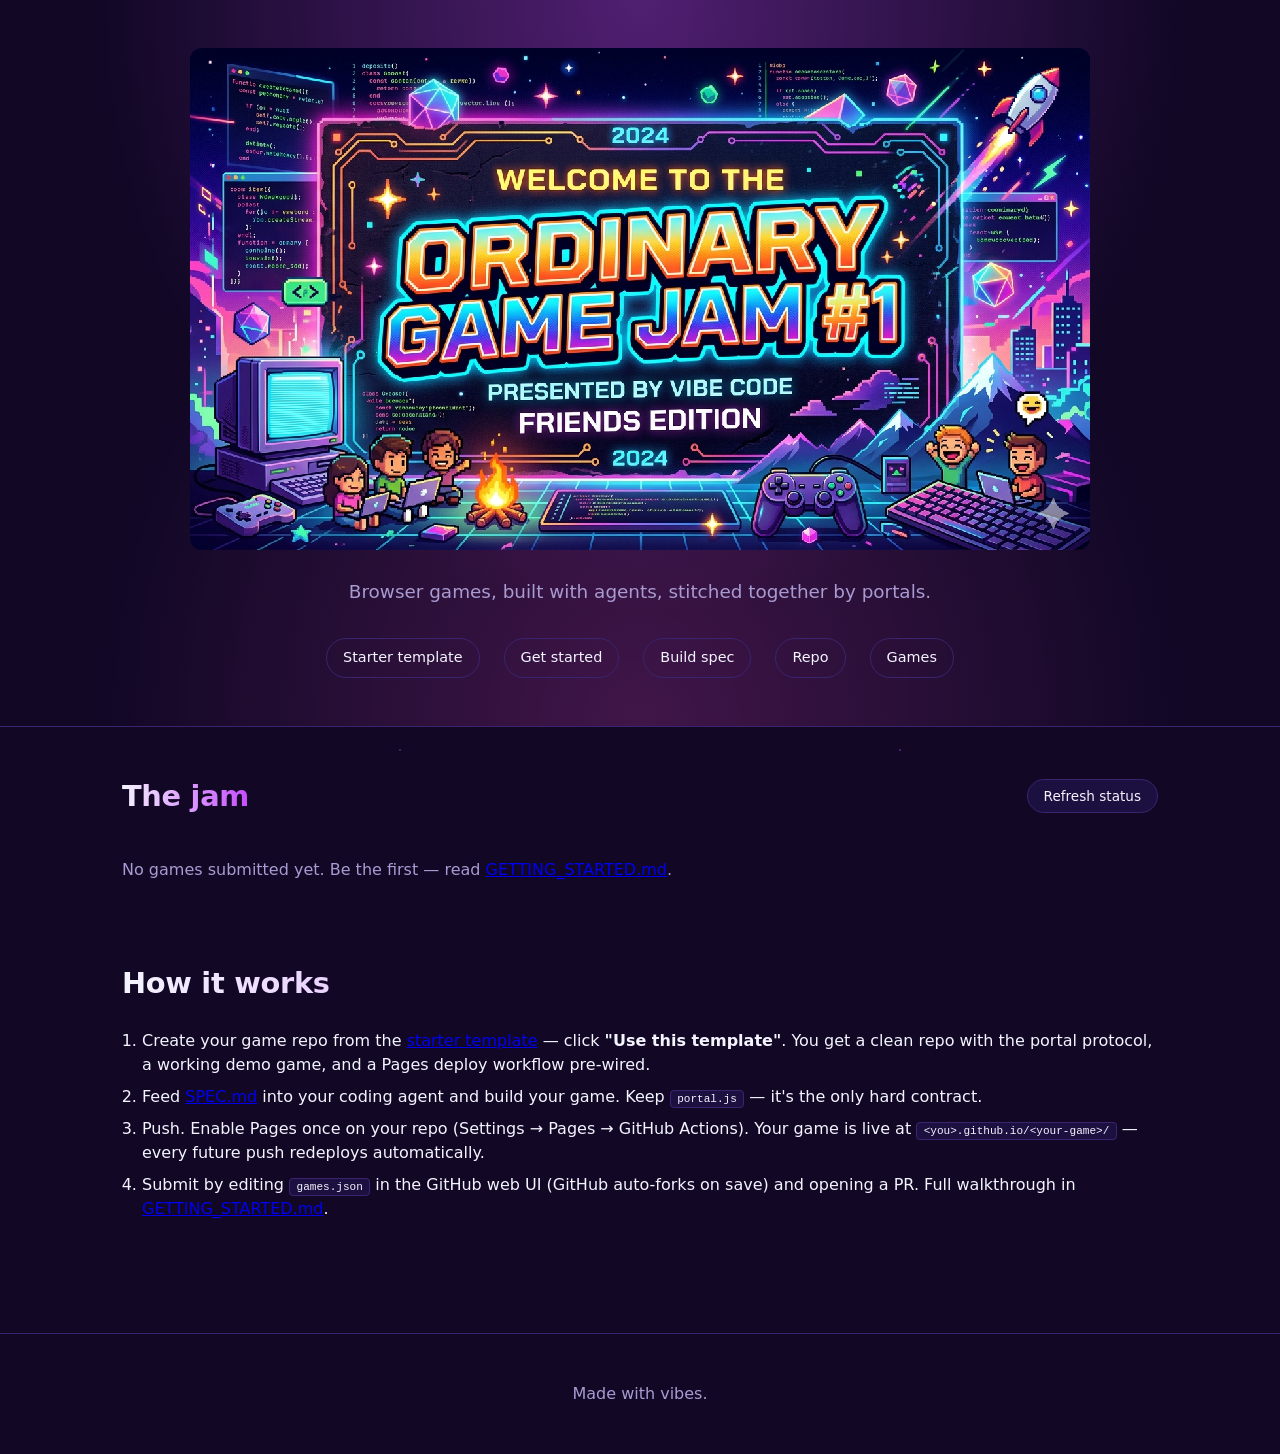
==== index.html @ f10cde17 "Switch onboarding to separate-game-repo model via starter template The previous fork-based model had" ====
<!doctype html>
<html lang="en">
<head>
<meta charset="utf-8" />
<meta name="viewport" content="width=device-width, initial-scale=1" />
<title>Ordinary Game Jam #1</title>
<link rel="stylesheet" href="style.css" />
</head>
<body>
<header class="hero">
  <img class="banner" src="banner.png" alt="Welcome to the Ordinary Game Jam #1 — Presented by Vibe Code, Friends Edition" />
  <h1 class="sr-only">Ordinary Game Jam #1</h1>
  <p class="tagline">Browser games, built with agents, stitched together by portals.</p>
  <nav>
    <a href="https://github.com/CallumHYoung/gamejam-starter">Starter template</a>
    <a href="https://github.com/CallumHYoung/gamejam/blob/main/GETTING_STARTED.md">Get started</a>
    <a href="https://github.com/CallumHYoung/gamejam/blob/main/SPEC.md">Build spec</a>
    <a href="https://github.com/CallumHYoung/gamejam">Repo</a>
    <a href="#games">Games</a>
  </nav>
</header>

<main>
  <section id="games">
    <div class="section-head">
      <h2>The jam</h2>
      <button id="refresh-status" type="button" title="Refresh live status from GitHub">Refresh status</button>
    </div>
    <div id="grid" class="grid">Loading games…</div>
  </section>

  <section id="how">
    <h2>How it works</h2>
    <ol>
      <li>Create your game repo from the <a href="https://github.com/CallumHYoung/gamejam-starter">starter template</a> — click <strong>"Use this template"</strong>. You get a clean repo with the portal protocol, a working demo game, and a Pages deploy workflow pre-wired.</li>
      <li>Feed <a href="https://github.com/CallumHYoung/gamejam/blob/main/SPEC.md">SPEC.md</a> into your coding agent and build your game. Keep <code>portal.js</code> — it's the only hard contract.</li>
      <li>Push. Enable Pages once on your repo (Settings → Pages → GitHub Actions). Your game is live at <code>&lt;you&gt;.github.io/&lt;your-game&gt;/</code> — every future push redeploys automatically.</li>
      <li>Submit by editing <code>games.json</code> in the GitHub web UI (GitHub auto-forks on save) and opening a PR. Full walkthrough in <a href="https://github.com/CallumHYoung/gamejam/blob/main/GETTING_STARTED.md">GETTING_STARTED.md</a>.</li>
    </ol>
  </section>
</main>

<footer>
  <p>Made with vibes.</p>
</footer>

<script src="app.js"></script>
<script src="fx.js" defer></script>
</body>
</html>
---- style.css ----
:root {
  --bg: #120826;
  --fg: #f4f4ff;
  --muted: #a89bd1;
  --accent: #c64bff;
  --accent2: #ff4fd8;
  --card: #1c1040;
  --border: #3a2470;
}

.sr-only {
  position: absolute;
  width: 1px;
  height: 1px;
  padding: 0;
  margin: -1px;
  overflow: hidden;
  clip: rect(0,0,0,0);
  border: 0;
}

* { box-sizing: border-box; }

html, body {
  margin: 0;
  padding: 0;
  background: var(--bg);
  color: var(--fg);
  font-family: ui-sans-serif, system-ui, -apple-system, "Segoe UI", sans-serif;
  line-height: 1.5;
  overflow-x: hidden;
}

body { position: relative; }

body::before {
  content: '';
  position: fixed;
  inset: 0;
  background-image:
    radial-gradient(1px 1px at 20% 30%, white, transparent 60%),
    radial-gradient(1px 1px at 40% 70%, rgba(255,255,255,0.8), transparent 60%),
    radial-gradient(1px 1px at 60% 10%, rgba(255,255,255,0.7), transparent 60%),
    radial-gradient(2px 2px at 80% 50%, #c64bff, transparent 60%),
    radial-gradient(1px 1px at 10% 80%, #ff4fd8, transparent 60%),
    radial-gradient(1px 1px at 30% 50%, white, transparent 60%),
    radial-gradient(2px 2px at 90% 90%, white, transparent 60%),
    radial-gradient(1px 1px at 70% 20%, #4ff0ff, transparent 60%),
    radial-gradient(1px 1px at 50% 85%, #ffd84f, transparent 60%);
  background-size: 500px 500px;
  background-repeat: repeat;
  animation: star-drift 90s linear infinite, star-twinkle 4s ease-in-out infinite;
  pointer-events: none;
  z-index: 0;
  opacity: 0.75;
}

@keyframes star-drift {
  from { background-position: 0 0; }
  to   { background-position: -500px -500px; }
}

@keyframes star-twinkle {
  0%, 100% { opacity: 0.55; }
  50%      { opacity: 0.95; }
}

.hero, main, footer { position: relative; z-index: 1; }

#fx-layer {
  position: fixed;
  inset: 0;
  pointer-events: none;
  overflow: hidden;
  z-index: 2;
}

.confetti {
  position: absolute;
  bottom: -30px;
  width: var(--size, 10px);
  height: var(--size, 10px);
  animation-name: rise;
  animation-timing-function: linear;
  animation-iteration-count: infinite;
  box-shadow: 0 0 8px currentColor, 0 0 2px rgba(255,255,255,0.6) inset;
  opacity: 0;
}

.confetti.circle { border-radius: 50%; }

@keyframes rise {
  0%   { transform: translate3d(0, 0, 0) rotate(0deg); opacity: 0; }
  8%   { opacity: 1; }
  92%  { opacity: 1; }
  100% { transform: translate3d(var(--drift, 0), -110vh, 0) rotate(720deg); opacity: 0; }
}

.rocket {
  position: absolute;
  left: -120px;
  font-size: 2.4rem;
  filter:
    drop-shadow(0 0 14px #ff4fd8)
    drop-shadow(0 0 6px #c64bff)
    drop-shadow(0 0 2px #fff);
  animation-name: rocket-fly;
  animation-timing-function: linear;
  animation-fill-mode: forwards;
  transform: rotate(-20deg);
  will-change: transform, left;
}

@keyframes rocket-fly {
  0%   { left: -120px; transform: translateY(60px) rotate(-20deg); }
  100% { left: calc(100vw + 120px); transform: translateY(-160px) rotate(-20deg); }
}

.sparkle {
  position: absolute;
  width: 4px;
  height: 4px;
  background: white;
  border-radius: 50%;
  box-shadow: 0 0 10px 2px white, 0 0 20px 4px #c64bff;
  animation: sparkle-pop 1.6s ease-out forwards;
  opacity: 0;
}

@keyframes sparkle-pop {
  0%   { transform: scale(0); opacity: 0; }
  30%  { transform: scale(1.4); opacity: 1; }
  100% { transform: scale(0); opacity: 0; }
}

.hero {
  padding: 3rem 2rem 3rem;
  text-align: center;
  background:
    radial-gradient(ellipse at top, rgba(198,75,255,0.35), transparent 60%),
    radial-gradient(ellipse at bottom, rgba(255,79,216,0.2), transparent 60%);
  border-bottom: 1px solid var(--border);
}

.hero .banner {
  display: block;
  max-width: min(900px, 92vw);
  width: 100%;
  height: auto;
  margin: 0 auto 1.75rem;
  image-rendering: pixelated;
  image-rendering: -moz-crisp-edges;
  border-radius: 12px;
  animation: banner-bob 5.5s ease-in-out infinite, banner-glow 3.2s ease-in-out infinite;
}

@keyframes banner-bob {
  0%, 100% { transform: translateY(0); }
  50%      { transform: translateY(-8px); }
}

@keyframes banner-glow {
  0%, 100% {
    box-shadow:
      0 0 0 1px var(--border),
      0 20px 60px -20px rgba(198, 75, 255, 0.55),
      0 0 80px -20px rgba(255, 79, 216, 0.4);
  }
  50% {
    box-shadow:
      0 0 0 2px var(--accent),
      0 28px 90px -20px rgba(198, 75, 255, 0.95),
      0 0 140px -10px rgba(255, 79, 216, 0.75);
  }
}

.hero .tagline {
  animation: tagline-pulse 4s ease-in-out infinite;
}

@keyframes tagline-pulse {
  0%, 100% { text-shadow: 0 0 0 transparent; }
  50%      { text-shadow: 0 0 18px rgba(198, 75, 255, 0.8); }
}

.tagline {
  color: var(--muted);
  font-size: 1.15rem;
  margin: 0 0 2rem;
}

nav {
  display: flex;
  gap: 1.5rem;
  justify-content: center;
  flex-wrap: wrap;
}

nav a {
  color: var(--fg);
  text-decoration: none;
  padding: 0.5rem 1rem;
  border: 1px solid var(--border);
  border-radius: 999px;
  font-size: 0.9rem;
  transition: border-color 0.2s, color 0.2s;
}

nav a:hover {
  border-color: var(--accent);
  color: var(--accent);
  box-shadow: 0 0 20px rgba(198, 75, 255, 0.6);
  transform: translateY(-2px);
}

nav a { transition: border-color 0.2s, color 0.2s, box-shadow 0.2s, transform 0.2s; }

main {
  max-width: 1100px;
  margin: 0 auto;
  padding: 3rem 2rem;
}

section {
  margin-bottom: 4rem;
}

h2 {
  font-size: 1.8rem;
  margin: 0 0 1.5rem;
  letter-spacing: -0.01em;
  background: linear-gradient(90deg, var(--fg), var(--accent), var(--accent2), var(--fg));
  background-size: 300% 100%;
  -webkit-background-clip: text;
  background-clip: text;
  color: transparent;
  animation: h2-shimmer 8s linear infinite;
}

.section-head {
  display: flex;
  align-items: center;
  justify-content: space-between;
  gap: 1rem;
  flex-wrap: wrap;
  margin-bottom: 1.5rem;
}

.section-head h2 { margin-bottom: 0; }

#refresh-status {
  background: var(--card);
  color: var(--fg);
  border: 1px solid var(--border);
  border-radius: 999px;
  padding: 0.5rem 1rem;
  font-size: 0.85rem;
  font-family: inherit;
  cursor: pointer;
  transition: border-color 0.2s, color 0.2s, box-shadow 0.2s;
}

#refresh-status:hover:not(:disabled) {
  border-color: var(--accent);
  color: var(--accent);
  box-shadow: 0 0 20px rgba(198, 75, 255, 0.4);
}

#refresh-status:disabled {
  opacity: 0.6;
  cursor: wait;
}

@keyframes h2-shimmer {
  0%   { background-position: 0% 50%; }
  100% { background-position: 300% 50%; }
}

.grid {
  display: grid;
  grid-template-columns: repeat(auto-fill, minmax(260px, 1fr));
  gap: 1.25rem;
}

.card {
  background: var(--card);
  border: 1px solid var(--border);
  border-radius: 14px;
  overflow: hidden;
  display: flex;
  flex-direction: column;
  text-decoration: none;
  color: inherit;
  transition: transform 0.2s, border-color 0.2s;
}

.card:hover {
  transform: translateY(-5px) rotate(-0.3deg);
  border-color: var(--accent);
  box-shadow: 0 18px 40px -15px rgba(198, 75, 255, 0.6);
}

.card .thumb {
  aspect-ratio: 16 / 10;
  background: #1e1e36 center/cover no-repeat;
  border-bottom: 1px solid var(--border);
}

.card .body {
  padding: 1rem 1.1rem 1.2rem;
}

.card h3 {
  margin: 0 0 0.25rem;
  font-size: 1.1rem;
}

.card .author {
  color: var(--muted);
  font-size: 0.85rem;
  margin: 0 0 0.6rem;
}

.card .desc {
  color: var(--fg);
  font-size: 0.9rem;
  margin: 0 0 0.8rem;
  opacity: 0.85;
}

.card .tags {
  display: flex;
  flex-wrap: wrap;
  gap: 0.35rem;
}

.card .tag {
  font-size: 0.7rem;
  padding: 0.15rem 0.55rem;
  border: 1px solid var(--border);
  border-radius: 999px;
  color: var(--muted);
}

.card .badge {
  position: absolute;
  top: 0.6rem;
  right: 0.6rem;
  font-size: 0.7rem;
  padding: 0.2rem 0.55rem;
  border-radius: 999px;
  background: rgba(0,0,0,0.5);
  color: var(--accent2);
  border: 1px solid var(--border);
}

.card .badge-mp {
  top: auto;
  bottom: 0.6rem;
  right: 0.6rem;
  color: #4fff9e;
  border-color: #4fff9e;
  background: rgba(0,0,0,0.6);
}

.card .badge-status {
  top: 0.6rem;
  right: auto;
  left: 0.6rem;
}

.card .badge-status-wip {
  color: #ffd84f;
  border-color: #ffd84f;
}

.card .badge-status-ready {
  color: #4fff9e;
  border-color: #4fff9e;
}

.card .status {
  display: flex;
  align-items: center;
  gap: 0.55rem;
  margin-top: 0.85rem;
  padding-top: 0.85rem;
  border-top: 1px solid var(--border);
  font-size: 0.72rem;
  color: var(--muted);
  flex-wrap: wrap;
  min-height: 1.2em;
}

.status-loading {
  opacity: 0.6;
  font-style: italic;
}

.status-commit {
  opacity: 0.85;
}

.status-deploy {
  display: inline-flex;
  align-items: center;
  gap: 0.35rem;
  padding: 0.15rem 0.55rem;
  border-radius: 999px;
  border: 1px solid var(--border);
  text-decoration: none;
  color: var(--muted);
}

.status-deploy::before {
  content: '';
  width: 6px;
  height: 6px;
  border-radius: 50%;
  background: var(--muted);
}

.status-deploy.status-success { color: #4fff9e; border-color: rgba(79,255,158,0.6); }
.status-deploy.status-success::before { background: #4fff9e; box-shadow: 0 0 6px #4fff9e; }

.status-deploy.status-failure { color: #ff6b6b; border-color: rgba(255,107,107,0.6); }
.status-deploy.status-failure::before { background: #ff6b6b; box-shadow: 0 0 6px #ff6b6b; }

.status-deploy.status-cancelled,
.status-deploy.status-skipped { color: var(--muted); }

.status-deploy.status-in_progress,
.status-deploy.status-queued,
.status-deploy.status-waiting {
  color: #ffd84f;
  border-color: rgba(255,216,79,0.6);
}

.status-deploy.status-in_progress::before,
.status-deploy.status-queued::before,
.status-deploy.status-waiting::before {
  background: #ffd84f;
  box-shadow: 0 0 6px #ffd84f;
  animation: status-pulse 1.4s ease-in-out infinite;
}

@keyframes status-pulse {
  0%, 100% { opacity: 0.4; }
  50%      { opacity: 1; }
}

.empty {
  color: var(--muted);
  grid-column: 1 / -1;
}

.card .thumb-wrap { position: relative; }

ol { padding-left: 1.25rem; }
ol li { margin-bottom: 0.5rem; }

code {
  background: var(--card);
  padding: 0.1rem 0.4rem;
  border-radius: 4px;
  border: 1px solid var(--border);
  font-size: 0.85em;
}

footer {
  text-align: center;
  padding: 2rem;
  color: var(--muted);
  border-top: 1px solid var(--border);
}

@media (prefers-reduced-motion: reduce) {
  body::before,
  .hero .banner,
  .hero .tagline,
  h2,
  .confetti,
  .rocket,
  .sparkle { animation: none !important; }
}
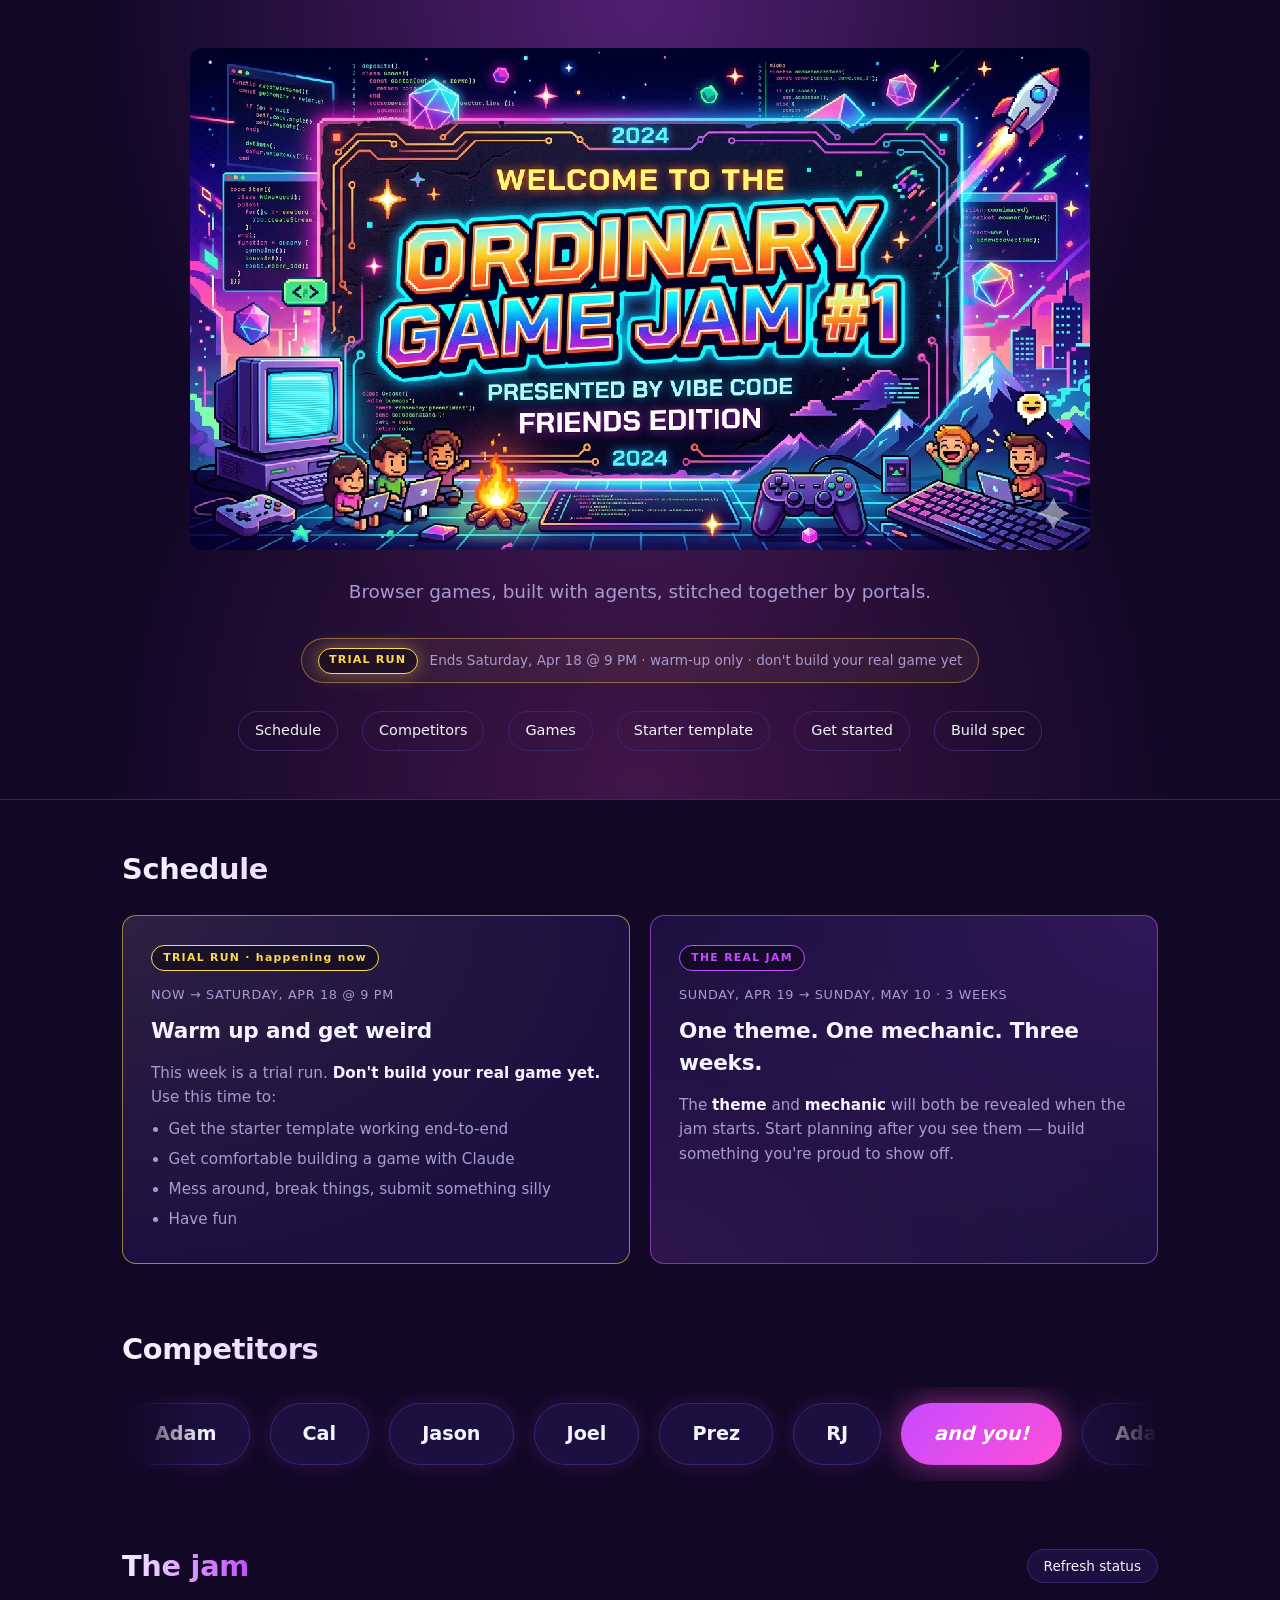
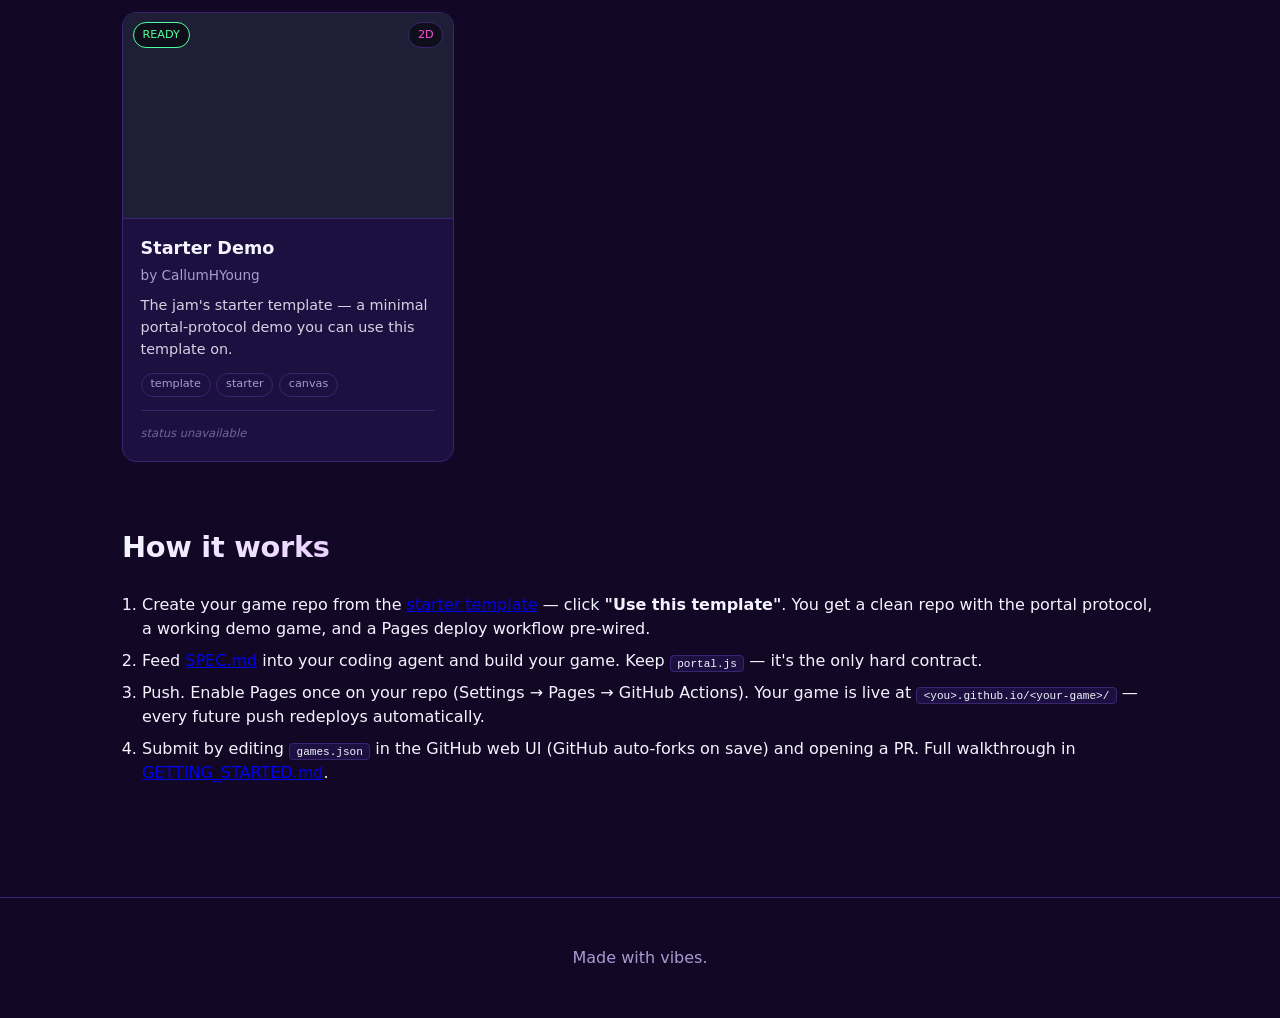
==== commit cbe46ea0: "Add jam schedule, trial-run banner, and competitors marquee Adds the two-phase timeline (trial run e" ====
--- a/index.html
+++ b/index.html
@@ -11,16 +11,67 @@
   <img class="banner" src="banner.png" alt="Welcome to the Ordinary Game Jam #1 — Presented by Vibe Code, Friends Edition" />
   <h1 class="sr-only">Ordinary Game Jam #1</h1>
   <p class="tagline">Browser games, built with agents, stitched together by portals.</p>
+  <div class="hero-status">
+    <span class="phase-badge phase-trial-badge">TRIAL RUN</span>
+    <span class="phase-msg">Ends Saturday, Apr 18 @ 9 PM · warm-up only · don't build your real game yet</span>
+  </div>
   <nav>
+    <a href="#schedule">Schedule</a>
+    <a href="#competitors">Competitors</a>
+    <a href="#games">Games</a>
     <a href="https://github.com/CallumHYoung/gamejam-starter">Starter template</a>
     <a href="https://github.com/CallumHYoung/gamejam/blob/main/GETTING_STARTED.md">Get started</a>
     <a href="https://github.com/CallumHYoung/gamejam/blob/main/SPEC.md">Build spec</a>
-    <a href="https://github.com/CallumHYoung/gamejam">Repo</a>
-    <a href="#games">Games</a>
   </nav>
 </header>
 
 <main>
+  <section id="schedule">
+    <h2>Schedule</h2>
+    <div class="timeline">
+      <div class="timeline-phase timeline-trial">
+        <div class="phase-tag">TRIAL RUN · happening now</div>
+        <div class="phase-dates">Now → Saturday, Apr 18 @ 9 PM</div>
+        <h3>Warm up and get weird</h3>
+        <p>This week is a trial run. <strong>Don't build your real game yet.</strong> Use this time to:</p>
+        <ul>
+          <li>Get the starter template working end-to-end</li>
+          <li>Get comfortable building a game with Claude</li>
+          <li>Mess around, break things, submit something silly</li>
+          <li>Have fun</li>
+        </ul>
+      </div>
+      <div class="timeline-phase timeline-real">
+        <div class="phase-tag">THE REAL JAM</div>
+        <div class="phase-dates">Sunday, Apr 19 → Sunday, May 10 · 3 weeks</div>
+        <h3>One theme. One mechanic. Three weeks.</h3>
+        <p>The <strong>theme</strong> and <strong>mechanic</strong> will both be revealed when the jam starts. Start planning after you see them — build something you're proud to show off.</p>
+      </div>
+    </div>
+  </section>
+
+  <section id="competitors">
+    <h2>Competitors</h2>
+    <div class="competitors-marquee" aria-label="List of trial-run competitors">
+      <div class="competitors-track">
+        <div class="competitor">Adam</div>
+        <div class="competitor">Cal</div>
+        <div class="competitor">Jason</div>
+        <div class="competitor">Joel</div>
+        <div class="competitor">Prez</div>
+        <div class="competitor">RJ</div>
+        <div class="competitor competitor-cta">and&nbsp;you!</div>
+        <div class="competitor" aria-hidden="true">Adam</div>
+        <div class="competitor" aria-hidden="true">Cal</div>
+        <div class="competitor" aria-hidden="true">Jason</div>
+        <div class="competitor" aria-hidden="true">Joel</div>
+        <div class="competitor" aria-hidden="true">Prez</div>
+        <div class="competitor" aria-hidden="true">RJ</div>
+        <div class="competitor competitor-cta" aria-hidden="true">and&nbsp;you!</div>
+      </div>
+    </div>
+  </section>
+
   <section id="games">
     <div class="section-head">
       <h2>The jam</h2>
--- a/style.css
+++ b/style.css
@@ -183,6 +183,41 @@
   50%      { text-shadow: 0 0 18px rgba(198, 75, 255, 0.8); }
 }
 
+.hero-status {
+  display: inline-flex;
+  align-items: center;
+  gap: 0.75rem;
+  flex-wrap: wrap;
+  justify-content: center;
+  max-width: 760px;
+  margin: 0 auto 1.75rem;
+  padding: 0.55rem 1rem;
+  border: 1px solid rgba(255, 216, 79, 0.4);
+  border-radius: 999px;
+  background: rgba(255, 216, 79, 0.06);
+}
+
+.phase-badge {
+  font-size: 0.7rem;
+  font-weight: 700;
+  letter-spacing: 0.1em;
+  padding: 0.22rem 0.65rem;
+  border-radius: 999px;
+  background: rgba(0,0,0,0.35);
+  border: 1px solid currentColor;
+  white-space: nowrap;
+}
+
+.phase-trial-badge {
+  color: #ffd84f;
+  box-shadow: 0 0 18px rgba(255, 216, 79, 0.4);
+}
+
+.phase-msg {
+  color: var(--muted);
+  font-size: 0.85rem;
+}
+
 .tagline {
   color: var(--muted);
   font-size: 1.15rem;
@@ -248,6 +283,157 @@
 
 .section-head h2 { margin-bottom: 0; }
 
+/* ---------- Schedule ---------- */
+
+.timeline {
+  display: grid;
+  grid-template-columns: 1fr 1fr;
+  gap: 1.25rem;
+}
+
+@media (max-width: 780px) {
+  .timeline { grid-template-columns: 1fr; }
+}
+
+.timeline-phase {
+  padding: 1.75rem 1.75rem 1.5rem;
+  border: 1px solid var(--border);
+  border-radius: 14px;
+  background: var(--card);
+  position: relative;
+  overflow: hidden;
+}
+
+.timeline-trial {
+  border-color: rgba(255, 216, 79, 0.55);
+  background:
+    radial-gradient(ellipse at top left, rgba(255,216,79,0.08), transparent 70%),
+    var(--card);
+}
+
+.timeline-real {
+  border-color: rgba(198, 75, 255, 0.6);
+  background:
+    radial-gradient(ellipse at top right, rgba(198,75,255,0.12), transparent 70%),
+    radial-gradient(ellipse at bottom left, rgba(255,79,216,0.08), transparent 70%),
+    var(--card);
+}
+
+.timeline-phase .phase-tag {
+  display: inline-block;
+  font-size: 0.68rem;
+  font-weight: 700;
+  letter-spacing: 0.12em;
+  padding: 0.25rem 0.7rem;
+  border-radius: 999px;
+  background: rgba(0,0,0,0.4);
+  border: 1px solid currentColor;
+  margin-bottom: 0.85rem;
+}
+
+.timeline-trial .phase-tag { color: #ffd84f; }
+.timeline-real  .phase-tag { color: #c64bff; }
+
+.timeline-phase .phase-dates {
+  font-size: 0.8rem;
+  color: var(--muted);
+  margin-bottom: 0.65rem;
+  text-transform: uppercase;
+  letter-spacing: 0.05em;
+}
+
+.timeline-phase h3 {
+  font-size: 1.35rem;
+  margin: 0 0 0.85rem;
+  color: var(--fg);
+  letter-spacing: -0.01em;
+}
+
+.timeline-phase p,
+.timeline-phase ul {
+  color: var(--muted);
+  font-size: 0.95rem;
+  line-height: 1.6;
+  margin: 0 0 0.5rem;
+}
+
+.timeline-phase ul {
+  padding-left: 1.1rem;
+}
+
+.timeline-phase li {
+  margin-bottom: 0.35rem;
+}
+
+.timeline-phase strong { color: var(--fg); }
+
+/* ---------- Competitors marquee ---------- */
+
+#competitors h2 { margin-bottom: 1rem; }
+
+.competitors-marquee {
+  overflow: hidden;
+  width: 100%;
+  padding: 1rem 0;
+  -webkit-mask-image: linear-gradient(90deg, transparent, black 8%, black 92%, transparent);
+  mask-image: linear-gradient(90deg, transparent, black 8%, black 92%, transparent);
+}
+
+.competitors-track {
+  display: flex;
+  gap: 1.25rem;
+  width: max-content;
+  animation: marquee-scroll 28s linear infinite;
+}
+
+.competitors-marquee:hover .competitors-track {
+  animation-play-state: paused;
+}
+
+@keyframes marquee-scroll {
+  from { transform: translateX(0); }
+  to   { transform: translateX(-50%); }
+}
+
+.competitor {
+  padding: 0.95rem 2rem;
+  border: 1px solid var(--border);
+  border-radius: 999px;
+  font-size: 1.2rem;
+  font-weight: 600;
+  color: var(--fg);
+  background: var(--card);
+  white-space: nowrap;
+  box-shadow: 0 0 20px rgba(198, 75, 255, 0.15);
+  transition: transform 0.2s, box-shadow 0.2s, border-color 0.2s;
+  flex: 0 0 auto;
+}
+
+.competitor:hover {
+  transform: scale(1.08);
+  border-color: var(--accent);
+  box-shadow: 0 0 28px rgba(198, 75, 255, 0.55);
+}
+
+.competitor-cta {
+  background: linear-gradient(135deg, var(--accent), var(--accent2));
+  color: #fff;
+  border: 1px solid transparent;
+  font-style: italic;
+  box-shadow: 0 0 30px rgba(255, 79, 216, 0.55);
+  animation: competitor-cta-glow 2.2s ease-in-out infinite;
+}
+
+.competitor-cta:hover {
+  border-color: #fff;
+  box-shadow: 0 0 45px rgba(255, 79, 216, 0.95);
+}
+
+@keyframes competitor-cta-glow {
+  0%, 100% { box-shadow: 0 0 22px rgba(255, 79, 216, 0.45); }
+  50%      { box-shadow: 0 0 45px rgba(255, 79, 216, 0.95); }
+}
+
 #refresh-status {
   background: var(--card);
   color: var(--fg);
@@ -481,5 +667,7 @@
   h2,
   .confetti,
   .rocket,
-  .sparkle { animation: none !important; }
-}
+  .sparkle,
+  .competitors-track,
+  .competitor-cta { animation: none !important; }
+}
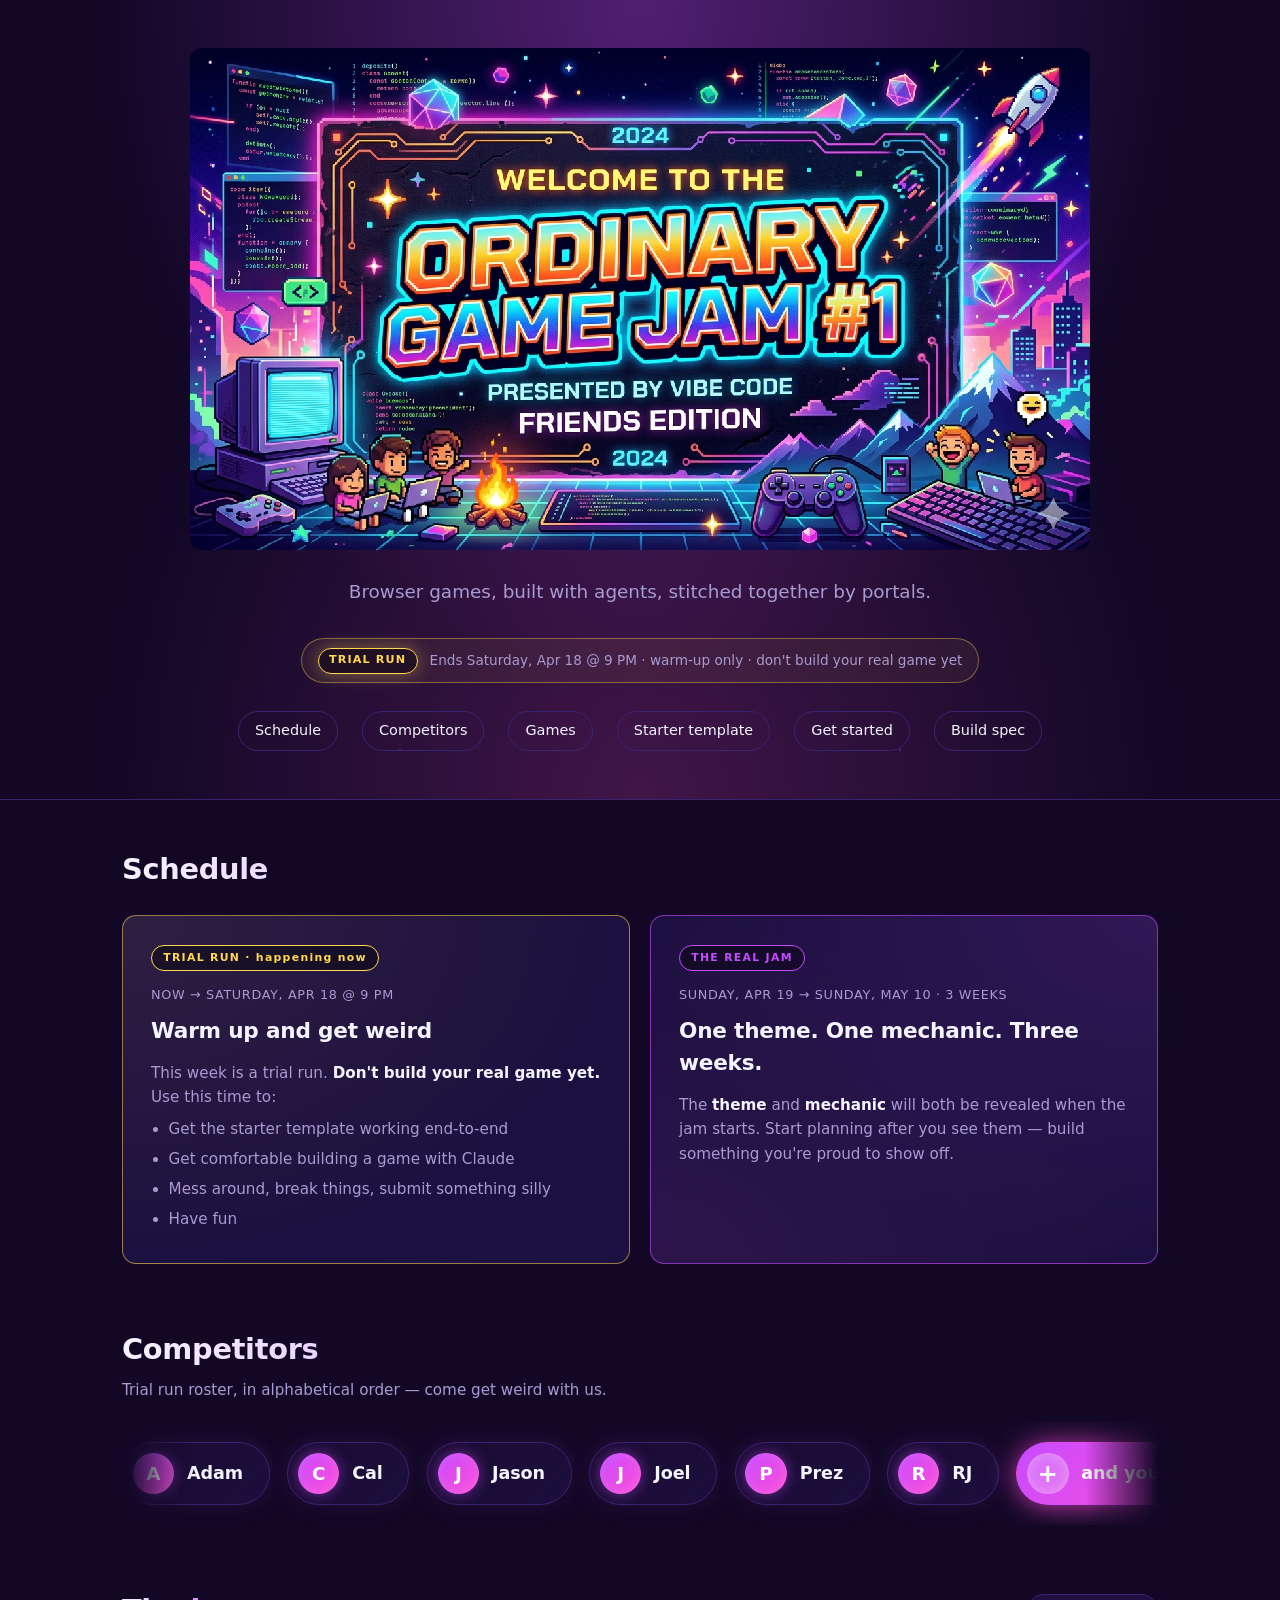
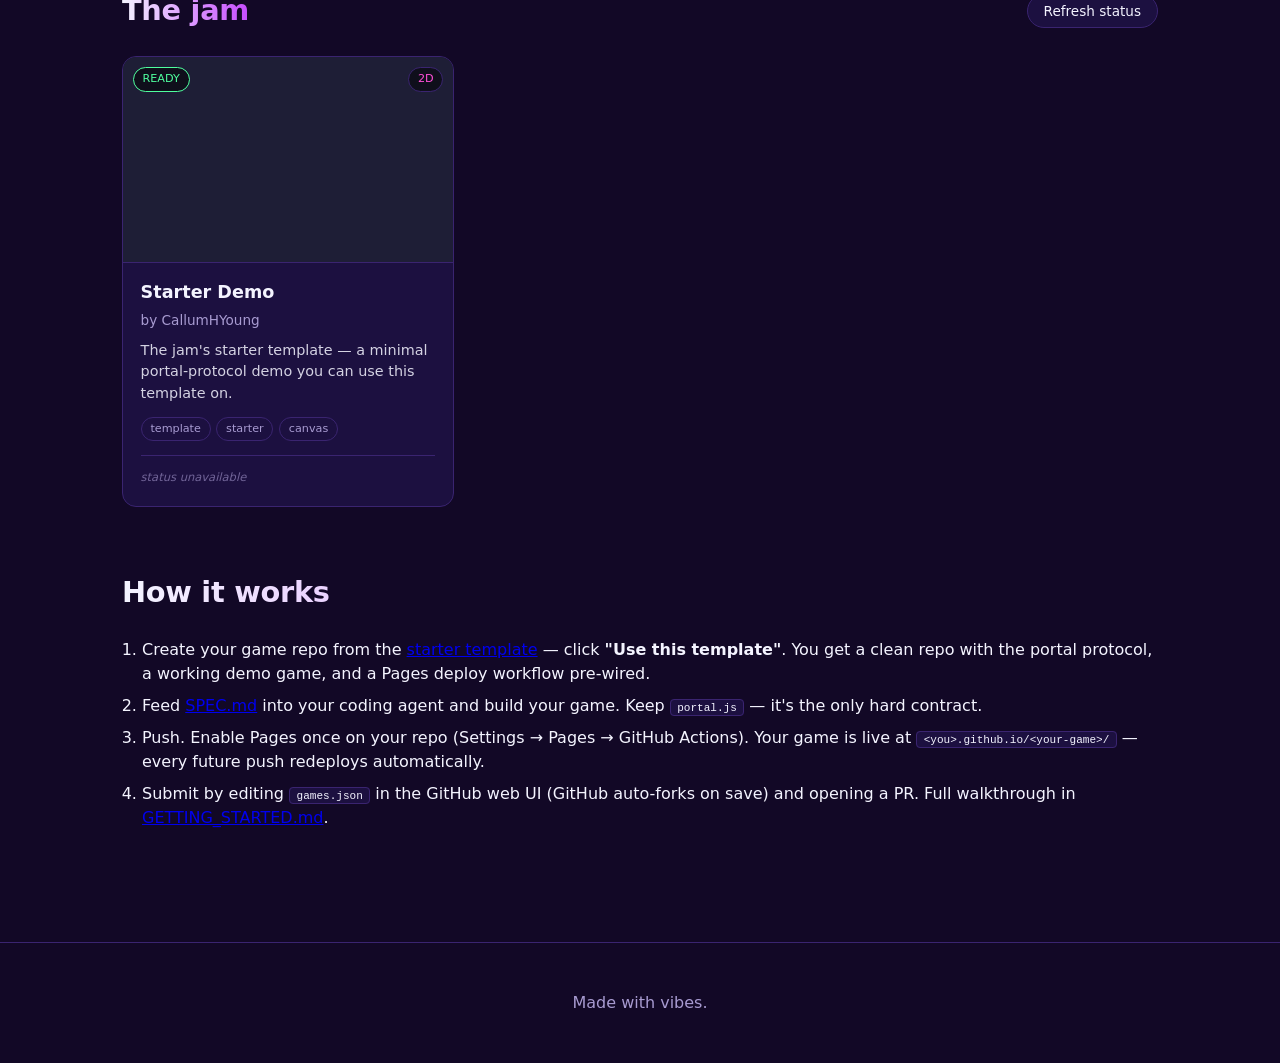
==== commit 6ec81c82: "Redesign competitors marquee: avatar pills + viewport-aware cloning Replaces the plain-text name lis" ====
--- a/index.html
+++ b/index.html
@@ -52,22 +52,27 @@
 
   <section id="competitors">
     <h2>Competitors</h2>
+    <p class="competitors-sub">Trial run roster, in alphabetical order — come get weird with us.</p>
     <div class="competitors-marquee" aria-label="List of trial-run competitors">
       <div class="competitors-track">
-        <div class="competitor">Adam</div>
-        <div class="competitor">Cal</div>
-        <div class="competitor">Jason</div>
-        <div class="competitor">Joel</div>
-        <div class="competitor">Prez</div>
-        <div class="competitor">RJ</div>
-        <div class="competitor competitor-cta">and&nbsp;you!</div>
-        <div class="competitor" aria-hidden="true">Adam</div>
-        <div class="competitor" aria-hidden="true">Cal</div>
-        <div class="competitor" aria-hidden="true">Jason</div>
-        <div class="competitor" aria-hidden="true">Joel</div>
-        <div class="competitor" aria-hidden="true">Prez</div>
-        <div class="competitor" aria-hidden="true">RJ</div>
-        <div class="competitor competitor-cta" aria-hidden="true">and&nbsp;you!</div>
+        <div class="marquee-group">
+          <div class="competitor"><span class="competitor-avatar">A</span><span class="competitor-name">Adam</span></div>
+          <div class="competitor"><span class="competitor-avatar">C</span><span class="competitor-name">Cal</span></div>
+          <div class="competitor"><span class="competitor-avatar">J</span><span class="competitor-name">Jason</span></div>
+          <div class="competitor"><span class="competitor-avatar">J</span><span class="competitor-name">Joel</span></div>
+          <div class="competitor"><span class="competitor-avatar">P</span><span class="competitor-name">Prez</span></div>
+          <div class="competitor"><span class="competitor-avatar">R</span><span class="competitor-name">RJ</span></div>
+          <div class="competitor competitor-cta"><span class="competitor-avatar competitor-avatar-cta">+</span><span class="competitor-name">and you!</span></div>
+        </div>
+        <div class="marquee-group" aria-hidden="true">
+          <div class="competitor"><span class="competitor-avatar">A</span><span class="competitor-name">Adam</span></div>
+          <div class="competitor"><span class="competitor-avatar">C</span><span class="competitor-name">Cal</span></div>
+          <div class="competitor"><span class="competitor-avatar">J</span><span class="competitor-name">Jason</span></div>
+          <div class="competitor"><span class="competitor-avatar">J</span><span class="competitor-name">Joel</span></div>
+          <div class="competitor"><span class="competitor-avatar">P</span><span class="competitor-name">Prez</span></div>
+          <div class="competitor"><span class="competitor-avatar">R</span><span class="competitor-name">RJ</span></div>
+          <div class="competitor competitor-cta"><span class="competitor-avatar competitor-avatar-cta">+</span><span class="competitor-name">and you!</span></div>
+        </div>
       </div>
     </div>
   </section>
--- a/style.css
+++ b/style.css
@@ -369,21 +369,26 @@
 
 /* ---------- Competitors marquee ---------- */
 
-#competitors h2 { margin-bottom: 1rem; }
+#competitors h2 { margin-bottom: 0.5rem; }
+
+.competitors-sub {
+  color: var(--muted);
+  margin: 0 0 1.25rem;
+  font-size: 0.95rem;
+}
 
 .competitors-marquee {
   overflow: hidden;
   width: 100%;
-  padding: 1rem 0;
-  -webkit-mask-image: linear-gradient(90deg, transparent, black 8%, black 92%, transparent);
-  mask-image: linear-gradient(90deg, transparent, black 8%, black 92%, transparent);
+  padding: 1.25rem 0;
+  -webkit-mask-image: linear-gradient(90deg, transparent, black 7%, black 93%, transparent);
+  mask-image: linear-gradient(90deg, transparent, black 7%, black 93%, transparent);
 }
 
 .competitors-track {
   display: flex;
-  gap: 1.25rem;
   width: max-content;
-  animation: marquee-scroll 28s linear infinite;
+  animation: marquee-scroll 40s linear infinite;
 }
 
 .competitors-marquee:hover .competitors-track {
@@ -395,43 +400,84 @@
   to   { transform: translateX(-50%); }
 }
 
+.marquee-group {
+  display: flex;
+  gap: 1.1rem;
+  padding-right: 1.1rem;
+  flex-shrink: 0;
+}
+
 .competitor {
-  padding: 0.95rem 2rem;
-  border: 1px solid var(--border);
-  border-radius: 999px;
-  font-size: 1.2rem;
+  display: inline-flex;
+  align-items: center;
+  gap: 0.8rem;
+  padding: 0.6rem 1.6rem 0.6rem 0.6rem;
+  border: 1px solid var(--border);
+  border-radius: 999px;
+  background: linear-gradient(135deg, rgba(198,75,255,0.06), rgba(28,16,64,0.9));
+  color: var(--fg);
+  white-space: nowrap;
+  box-shadow: 0 0 18px rgba(198, 75, 255, 0.15), 0 4px 20px -6px rgba(0,0,0,0.5);
+  transition: transform 0.25s, box-shadow 0.25s, border-color 0.25s;
+  flex-shrink: 0;
+  text-decoration: none;
+}
+
+.competitor:hover {
+  transform: translateY(-3px) scale(1.03);
+  border-color: var(--accent);
+  box-shadow: 0 0 30px rgba(198, 75, 255, 0.7), 0 10px 30px -8px rgba(198, 75, 255, 0.4);
+}
+
+.competitor-avatar {
+  width: 2.6rem;
+  height: 2.6rem;
+  border-radius: 50%;
+  display: grid;
+  place-items: center;
+  font-size: 1.15rem;
+  font-weight: 800;
+  color: #fff;
+  background: linear-gradient(135deg, var(--accent), var(--accent2));
+  box-shadow: 0 0 14px rgba(198, 75, 255, 0.5), inset 0 0 10px rgba(255,255,255,0.15);
+  flex-shrink: 0;
+  letter-spacing: 0;
+  font-family: ui-sans-serif, system-ui, sans-serif;
+}
+
+.competitor-name {
+  font-size: 1.1rem;
   font-weight: 600;
-  color: var(--fg);
-  background: var(--card);
-  white-space: nowrap;
-  box-shadow: 0 0 20px rgba(198, 75, 255, 0.15);
-  transition: transform 0.2s, box-shadow 0.2s, border-color 0.2s;
-  flex: 0 0 auto;
-}
-
-.competitor:hover {
-  transform: scale(1.08);
-  border-color: var(--accent);
-  box-shadow: 0 0 28px rgba(198, 75, 255, 0.55);
+  letter-spacing: -0.005em;
 }
 
 .competitor-cta {
   background: linear-gradient(135deg, var(--accent), var(--accent2));
+  border: 1px solid transparent;
+  box-shadow: 0 0 30px rgba(255, 79, 216, 0.55), 0 4px 25px -5px rgba(255, 79, 216, 0.4);
+  animation: competitor-cta-glow 2.2s ease-in-out infinite;
+}
+
+.competitor-cta .competitor-avatar-cta {
+  background: rgba(255,255,255,0.22);
+  box-shadow: inset 0 0 12px rgba(255,255,255,0.3);
+  font-size: 1.5rem;
+  font-weight: 900;
+}
+
+.competitor-cta .competitor-name {
   color: #fff;
-  border: 1px solid transparent;
-  font-style: italic;
-  box-shadow: 0 0 30px rgba(255, 79, 216, 0.55);
-  animation: competitor-cta-glow 2.2s ease-in-out infinite;
+  font-weight: 700;
 }
 
 .competitor-cta:hover {
   border-color: #fff;
-  box-shadow: 0 0 45px rgba(255, 79, 216, 0.95);
+  box-shadow: 0 0 45px rgba(255, 79, 216, 0.95), 0 12px 35px -8px rgba(255, 79, 216, 0.6);
 }
 
 @keyframes competitor-cta-glow {
-  0%, 100% { box-shadow: 0 0 22px rgba(255, 79, 216, 0.45); }
-  50%      { box-shadow: 0 0 45px rgba(255, 79, 216, 0.95); }
+  0%, 100% { box-shadow: 0 0 22px rgba(255, 79, 216, 0.45), 0 4px 25px -5px rgba(255, 79, 216, 0.3); }
+  50%      { box-shadow: 0 0 45px rgba(255, 79, 216, 0.95), 0 10px 35px -5px rgba(255, 79, 216, 0.6); }
 }
 
 #refresh-status {
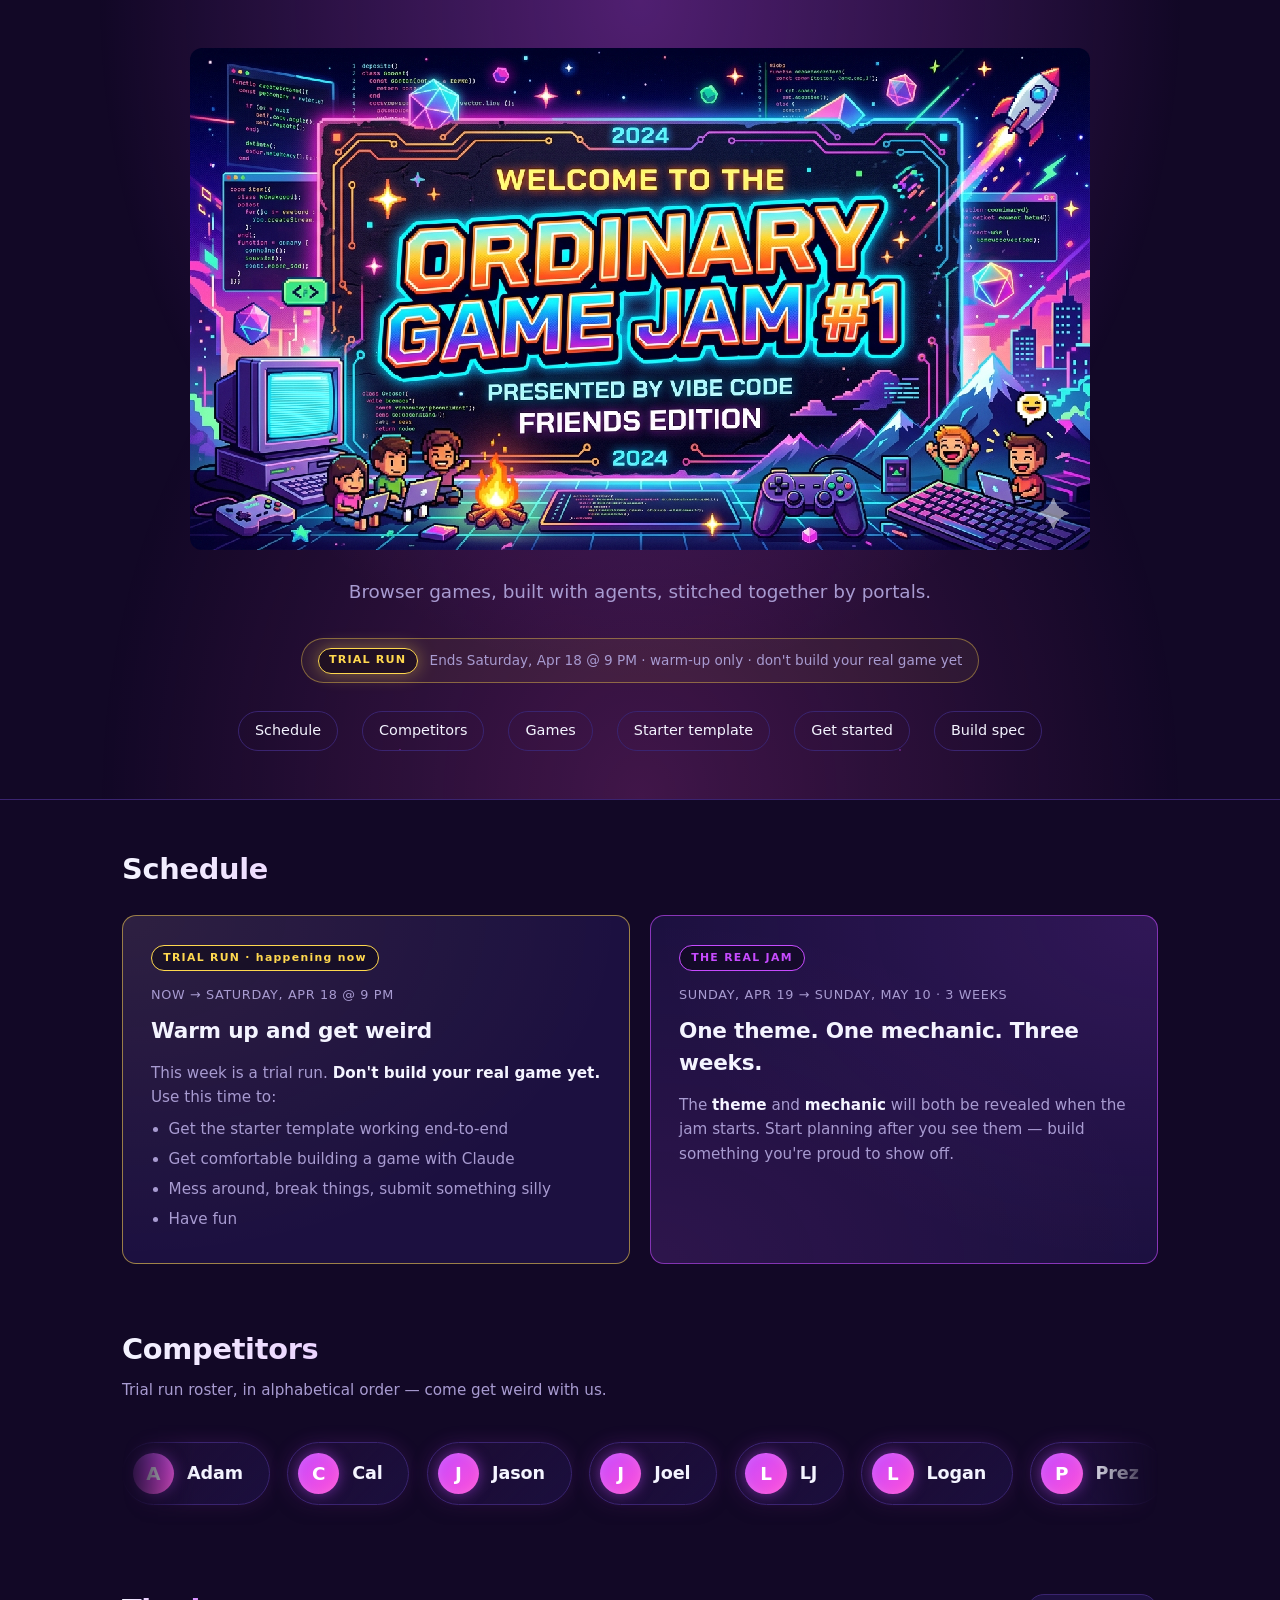
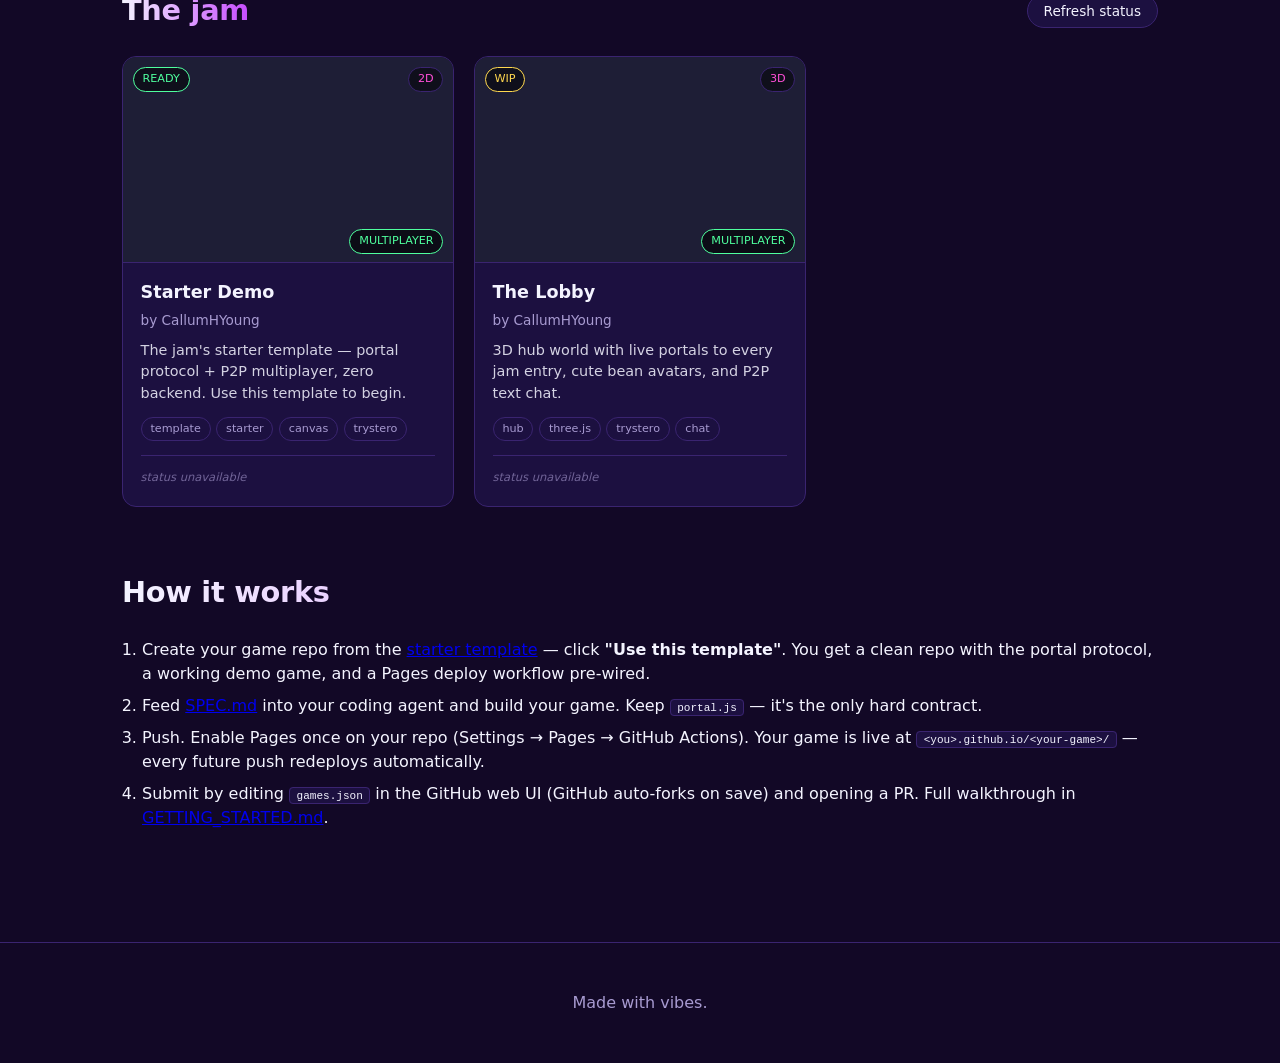
==== commit aaf3a4ad: "Add LJ to the competitors marquee Co-Authored-By: Claude Opus 4.6 (1M context) <noreply@anthropic.co" ====
--- a/index.html
+++ b/index.html
@@ -60,6 +60,8 @@
           <div class="competitor"><span class="competitor-avatar">C</span><span class="competitor-name">Cal</span></div>
           <div class="competitor"><span class="competitor-avatar">J</span><span class="competitor-name">Jason</span></div>
           <div class="competitor"><span class="competitor-avatar">J</span><span class="competitor-name">Joel</span></div>
+          <div class="competitor"><span class="competitor-avatar">L</span><span class="competitor-name">LJ</span></div>
+          <div class="competitor"><span class="competitor-avatar">L</span><span class="competitor-name">Logan</span></div>
           <div class="competitor"><span class="competitor-avatar">P</span><span class="competitor-name">Prez</span></div>
           <div class="competitor"><span class="competitor-avatar">R</span><span class="competitor-name">RJ</span></div>
           <div class="competitor competitor-cta"><span class="competitor-avatar competitor-avatar-cta">+</span><span class="competitor-name">and you!</span></div>
@@ -69,6 +71,8 @@
           <div class="competitor"><span class="competitor-avatar">C</span><span class="competitor-name">Cal</span></div>
           <div class="competitor"><span class="competitor-avatar">J</span><span class="competitor-name">Jason</span></div>
           <div class="competitor"><span class="competitor-avatar">J</span><span class="competitor-name">Joel</span></div>
+          <div class="competitor"><span class="competitor-avatar">L</span><span class="competitor-name">LJ</span></div>
+          <div class="competitor"><span class="competitor-avatar">L</span><span class="competitor-name">Logan</span></div>
           <div class="competitor"><span class="competitor-avatar">P</span><span class="competitor-name">Prez</span></div>
           <div class="competitor"><span class="competitor-avatar">R</span><span class="competitor-name">RJ</span></div>
           <div class="competitor competitor-cta"><span class="competitor-avatar competitor-avatar-cta">+</span><span class="competitor-name">and you!</span></div>
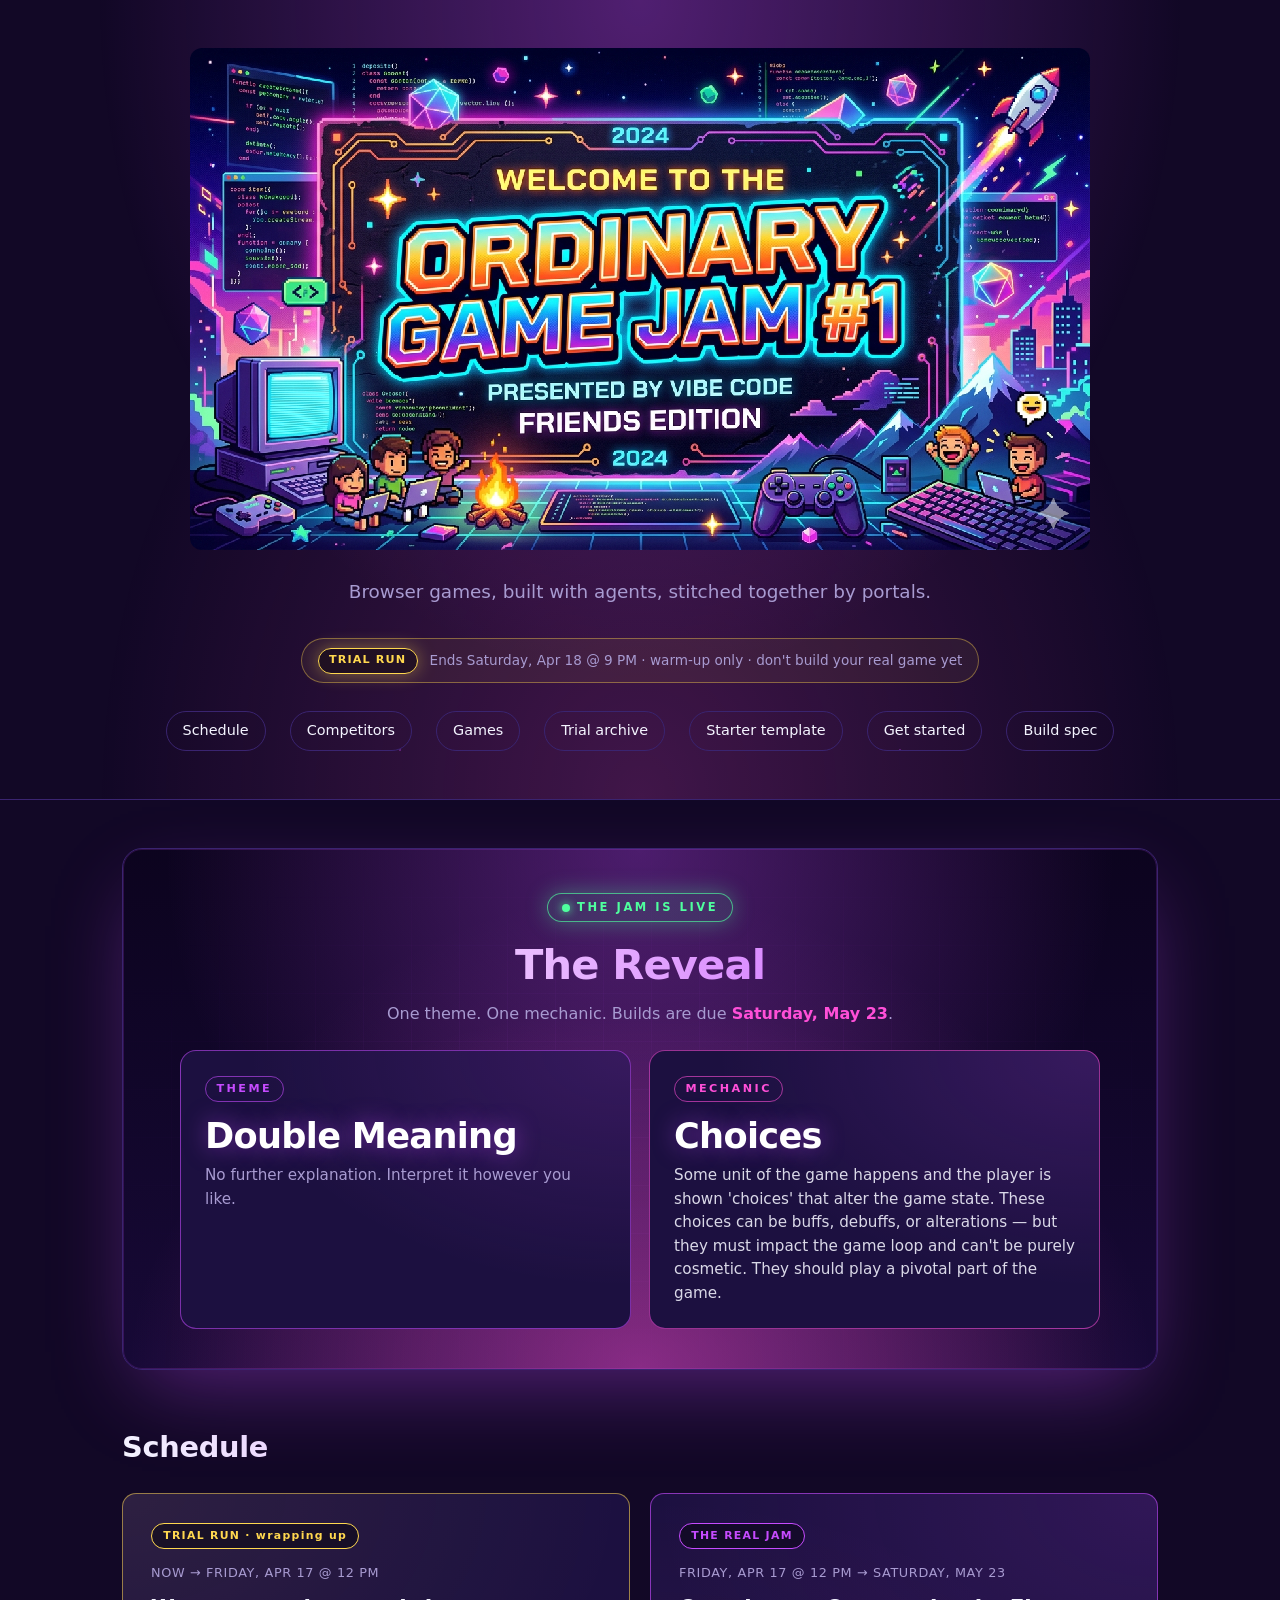
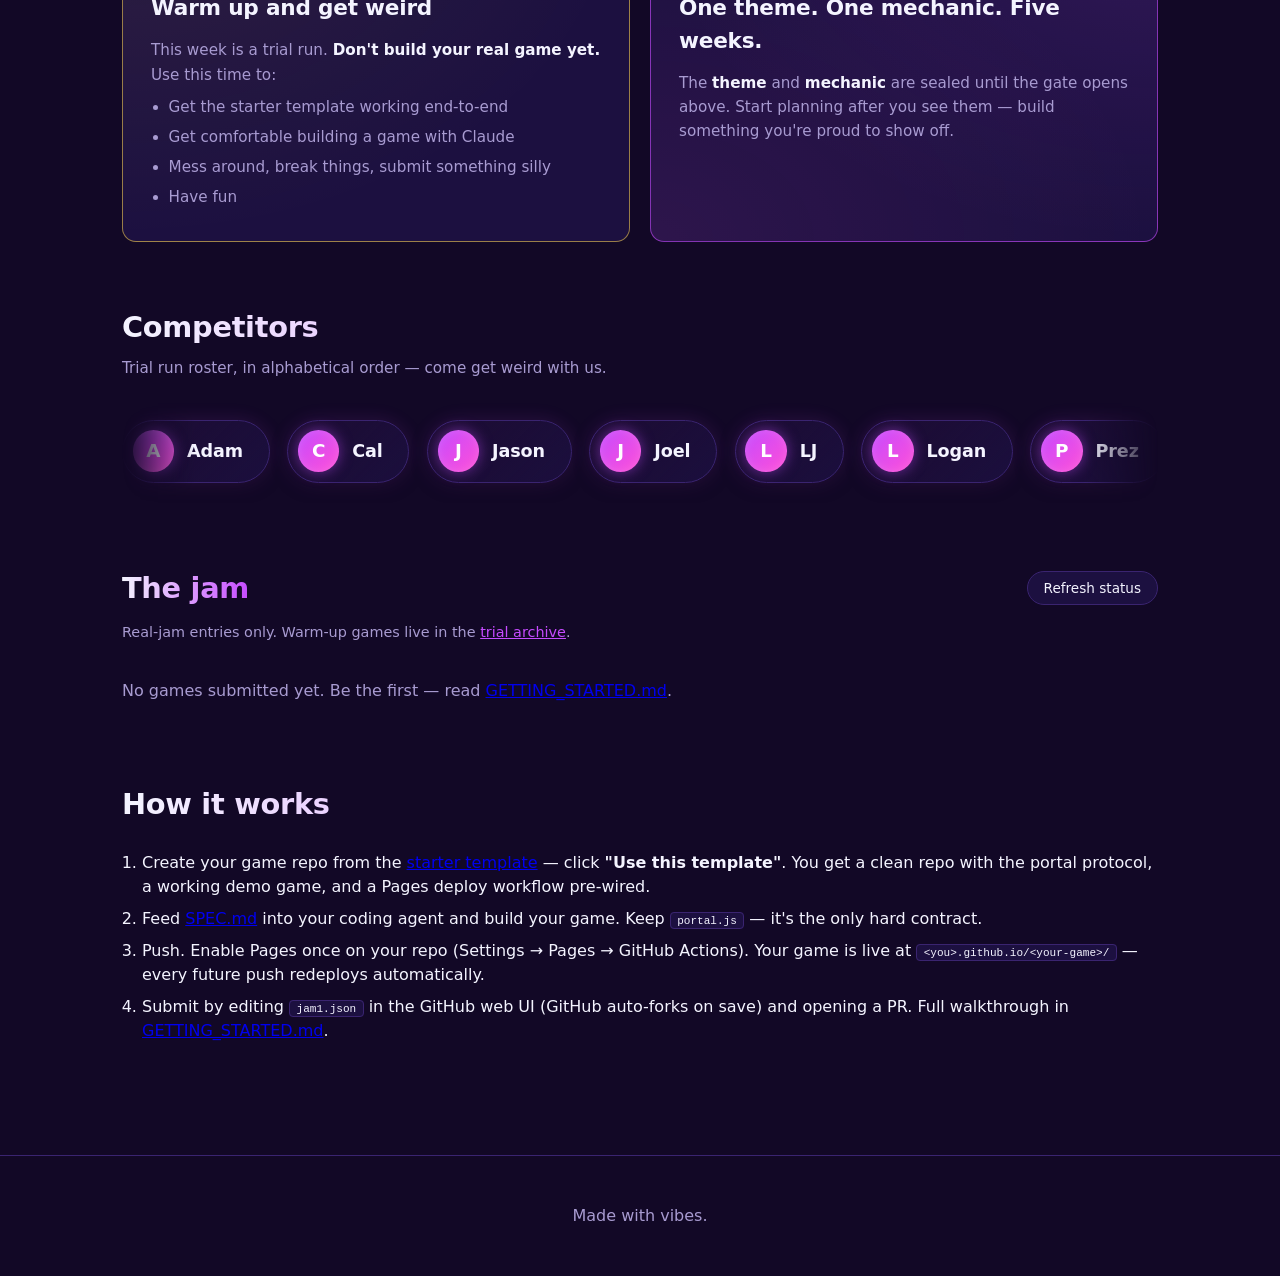
==== commit 7198da07: "Add sealed reveal gate and split real jam from trial archive - reveal.js + gate UI in index.html: hi" ====
--- a/index.html
+++ b/index.html
@@ -19,6 +19,7 @@
     <a href="#schedule">Schedule</a>
     <a href="#competitors">Competitors</a>
     <a href="#games">Games</a>
+    <a href="trial.html">Trial archive</a>
     <a href="https://github.com/CallumHYoung/gamejam-starter">Starter template</a>
     <a href="https://github.com/CallumHYoung/gamejam/blob/main/GETTING_STARTED.md">Get started</a>
     <a href="https://github.com/CallumHYoung/gamejam/blob/main/SPEC.md">Build spec</a>
@@ -26,12 +27,73 @@
 </header>
 
 <main>
+  <section id="reveal" class="reveal-section" aria-label="Theme and mechanic reveal">
+    <div class="reveal-gate" data-state="sealed">
+      <div class="reveal-grid" aria-hidden="true"></div>
+      <div class="reveal-beam" aria-hidden="true"></div>
+
+      <div class="reveal-sealed-panel">
+        <div class="reveal-seal" aria-hidden="true">
+          <div class="reveal-seal-ring reveal-seal-ring-1"></div>
+          <div class="reveal-seal-ring reveal-seal-ring-2"></div>
+          <div class="reveal-seal-ring reveal-seal-ring-3"></div>
+          <div class="reveal-seal-core">✦</div>
+        </div>
+        <div class="reveal-sealed-label">SEALED · JAM START</div>
+        <h2 class="reveal-sealed-title">Theme &amp; Mechanic</h2>
+        <p class="reveal-sealed-sub">Both reveals are locked. The gate opens exactly when the jam begins.</p>
+        <div class="reveal-countdown" id="reveal-countdown" role="timer" aria-live="polite">
+          <div class="reveal-cd"><span class="reveal-cd-num" data-cd="days">--</span><span class="reveal-cd-lbl">days</span></div>
+          <div class="reveal-cd-sep">:</div>
+          <div class="reveal-cd"><span class="reveal-cd-num" data-cd="hours">--</span><span class="reveal-cd-lbl">hours</span></div>
+          <div class="reveal-cd-sep">:</div>
+          <div class="reveal-cd"><span class="reveal-cd-num" data-cd="minutes">--</span><span class="reveal-cd-lbl">min</span></div>
+          <div class="reveal-cd-sep">:</div>
+          <div class="reveal-cd"><span class="reveal-cd-num" data-cd="seconds">--</span><span class="reveal-cd-lbl">sec</span></div>
+        </div>
+        <p class="reveal-unlock-at">Opens <strong>Friday, Apr 17 @ 12:00 PM ET</strong></p>
+        <p class="reveal-ends-at">Submissions due <strong>Saturday, May 23</strong></p>
+      </div>
+
+      <div class="reveal-doors" aria-hidden="true">
+        <div class="reveal-door reveal-door-left">
+          <div class="reveal-door-trim"></div>
+          <div class="reveal-door-bolt"></div>
+        </div>
+        <div class="reveal-door reveal-door-right">
+          <div class="reveal-door-trim"></div>
+          <div class="reveal-door-bolt"></div>
+        </div>
+      </div>
+
+      <div class="reveal-unlocked-panel" hidden>
+        <div class="reveal-unlocked-head">
+          <span class="reveal-live-badge"><span class="reveal-live-dot"></span>THE JAM IS LIVE</span>
+          <h2 class="reveal-unlocked-title">The Reveal</h2>
+          <p class="reveal-unlocked-sub">One theme. One mechanic. Builds are due <strong>Saturday, May 23</strong>.</p>
+        </div>
+        <div class="reveal-cards">
+          <article class="reveal-card reveal-card-theme">
+            <div class="reveal-card-tag">THEME</div>
+            <h3 class="reveal-card-name" data-slot="theme-name">—</h3>
+            <p class="reveal-card-note">No further explanation. Interpret it however you like.</p>
+          </article>
+          <article class="reveal-card reveal-card-mechanic">
+            <div class="reveal-card-tag">MECHANIC</div>
+            <h3 class="reveal-card-name" data-slot="mech-name">—</h3>
+            <p class="reveal-card-desc" data-slot="mech-desc">—</p>
+          </article>
+        </div>
+      </div>
+    </div>
+  </section>
+
   <section id="schedule">
     <h2>Schedule</h2>
     <div class="timeline">
       <div class="timeline-phase timeline-trial">
-        <div class="phase-tag">TRIAL RUN · happening now</div>
-        <div class="phase-dates">Now → Saturday, Apr 18 @ 9 PM</div>
+        <div class="phase-tag">TRIAL RUN · wrapping up</div>
+        <div class="phase-dates">Now → Friday, Apr 17 @ 12 PM</div>
         <h3>Warm up and get weird</h3>
         <p>This week is a trial run. <strong>Don't build your real game yet.</strong> Use this time to:</p>
         <ul>
@@ -43,9 +105,9 @@
       </div>
       <div class="timeline-phase timeline-real">
         <div class="phase-tag">THE REAL JAM</div>
-        <div class="phase-dates">Sunday, Apr 19 → Sunday, May 10 · 3 weeks</div>
-        <h3>One theme. One mechanic. Three weeks.</h3>
-        <p>The <strong>theme</strong> and <strong>mechanic</strong> will both be revealed when the jam starts. Start planning after you see them — build something you're proud to show off.</p>
+        <div class="phase-dates">Friday, Apr 17 @ 12 PM → Saturday, May 23</div>
+        <h3>One theme. One mechanic. Five weeks.</h3>
+        <p>The <strong>theme</strong> and <strong>mechanic</strong> are sealed until the gate opens above. Start planning after you see them — build something you're proud to show off.</p>
       </div>
     </div>
   </section>
@@ -86,7 +148,8 @@
       <h2>The jam</h2>
       <button id="refresh-status" type="button" title="Refresh live status from GitHub">Refresh status</button>
     </div>
-    <div id="grid" class="grid">Loading games…</div>
+    <p class="grid-sub">Real-jam entries only. Warm-up games live in the <a href="trial.html">trial archive</a>.</p>
+    <div id="grid" class="grid" data-registry="jam1.json">Loading games…</div>
   </section>
 
   <section id="how">
@@ -95,7 +158,7 @@
       <li>Create your game repo from the <a href="https://github.com/CallumHYoung/gamejam-starter">starter template</a> — click <strong>"Use this template"</strong>. You get a clean repo with the portal protocol, a working demo game, and a Pages deploy workflow pre-wired.</li>
       <li>Feed <a href="https://github.com/CallumHYoung/gamejam/blob/main/SPEC.md">SPEC.md</a> into your coding agent and build your game. Keep <code>portal.js</code> — it's the only hard contract.</li>
       <li>Push. Enable Pages once on your repo (Settings → Pages → GitHub Actions). Your game is live at <code>&lt;you&gt;.github.io/&lt;your-game&gt;/</code> — every future push redeploys automatically.</li>
-      <li>Submit by editing <code>games.json</code> in the GitHub web UI (GitHub auto-forks on save) and opening a PR. Full walkthrough in <a href="https://github.com/CallumHYoung/gamejam/blob/main/GETTING_STARTED.md">GETTING_STARTED.md</a>.</li>
+      <li>Submit by editing <code>jam1.json</code> in the GitHub web UI (GitHub auto-forks on save) and opening a PR. Full walkthrough in <a href="https://github.com/CallumHYoung/gamejam/blob/main/GETTING_STARTED.md">GETTING_STARTED.md</a>.</li>
     </ol>
   </section>
 </main>
@@ -106,5 +169,6 @@
 
 <script src="app.js"></script>
 <script src="fx.js" defer></script>
+<script src="reveal.js" defer></script>
 </body>
 </html>
--- a/style.css
+++ b/style.css
@@ -283,6 +283,89 @@
 
 .section-head h2 { margin-bottom: 0; }
 
+.grid-sub {
+  color: var(--muted);
+  font-size: 0.9rem;
+  margin: -0.75rem 0 1.25rem;
+}
+
+.grid-sub a { color: var(--accent); }
+.grid-sub a:hover { color: var(--accent2); }
+
+/* ---------- Trial archive page ---------- */
+
+.hero-compact {
+  padding: 2rem 1.5rem 2.25rem;
+}
+
+.hero-compact .trial-title {
+  font-size: clamp(1.9rem, 4.5vw, 2.6rem);
+  margin: 0 0 0.35rem;
+  letter-spacing: -0.02em;
+  background: linear-gradient(90deg, #fff, #ffd84f, var(--accent2), #fff);
+  background-size: 300% 100%;
+  -webkit-background-clip: text;
+  background-clip: text;
+  color: transparent;
+  animation: h2-shimmer 8s linear infinite;
+}
+
+.trial-eyebrow {
+  display: flex;
+  align-items: center;
+  justify-content: center;
+  gap: 0.75rem;
+  flex-wrap: wrap;
+  margin-bottom: 0.9rem;
+}
+
+.trial-back {
+  color: var(--muted);
+  text-decoration: none;
+  padding: 0.4rem 0.85rem;
+  border: 1px solid var(--border);
+  border-radius: 999px;
+  font-size: 0.85rem;
+  transition: border-color 0.2s, color 0.2s;
+}
+
+.trial-back:hover {
+  color: var(--accent);
+  border-color: var(--accent);
+}
+
+.trial-note {
+  max-width: 680px;
+  margin: 1rem auto 0;
+  padding: 0.9rem 1.2rem;
+  border: 1px solid rgba(255, 216, 79, 0.35);
+  border-radius: 12px;
+  background: rgba(255, 216, 79, 0.06);
+  text-align: left;
+  color: var(--muted);
+}
+
+.trial-note p {
+  margin: 0;
+  font-size: 0.9rem;
+}
+
+.trial-note p + p { margin-top: 0.55rem; }
+
+.trial-note strong { color: var(--fg); }
+.trial-note a { color: var(--accent2); }
+.trial-note code {
+  background: rgba(0,0,0,0.35);
+  border-color: rgba(255,216,79,0.3);
+}
+
+footer a {
+  color: var(--accent);
+  text-decoration: none;
+}
+
+footer a:hover { color: var(--accent2); }
+
 /* ---------- Schedule ---------- */
 
 .timeline {
@@ -578,12 +661,18 @@
   position: absolute;
   top: 0.6rem;
   right: 0.6rem;
-  font-size: 0.7rem;
-  padding: 0.2rem 0.55rem;
+  font-size: 0.72rem;
+  font-weight: 700;
+  letter-spacing: 0.04em;
+  padding: 0.25rem 0.6rem;
   border-radius: 999px;
-  background: rgba(0,0,0,0.5);
+  background: rgba(10, 5, 20, 0.82);
   color: var(--accent2);
-  border: 1px solid var(--border);
+  border: 1px solid currentColor;
+  text-shadow: 0 1px 2px rgba(0, 0, 0, 0.9);
+  box-shadow: 0 2px 10px rgba(0, 0, 0, 0.55);
+  backdrop-filter: blur(6px);
+  -webkit-backdrop-filter: blur(6px);
 }
 
 .card .badge-mp {
@@ -591,8 +680,7 @@
   bottom: 0.6rem;
   right: 0.6rem;
   color: #4fff9e;
-  border-color: #4fff9e;
-  background: rgba(0,0,0,0.6);
+  background: rgba(10, 5, 20, 0.82);
 }
 
 .card .badge-status {
@@ -705,6 +793,436 @@
   color: var(--muted);
   border-top: 1px solid var(--border);
 }
+
+/* ---------- Reveal gate ---------- */
+
+.reveal-section { margin-bottom: 3.5rem; }
+
+.reveal-gate {
+  position: relative;
+  border: 1px solid var(--border);
+  border-radius: 20px;
+  overflow: hidden;
+  padding: 2.75rem 1.75rem 2.5rem;
+  min-height: 440px;
+  text-align: center;
+  background:
+    radial-gradient(ellipse at top, rgba(198,75,255,0.35), transparent 65%),
+    radial-gradient(ellipse at bottom, rgba(255,79,216,0.22), transparent 65%),
+    linear-gradient(180deg, rgba(12,4,30,0.92), rgba(24,10,56,0.92));
+  box-shadow:
+    inset 0 0 0 1px rgba(198,75,255,0.18),
+    0 30px 80px -20px rgba(198,75,255,0.4);
+  isolation: isolate;
+}
+
+.reveal-grid {
+  position: absolute;
+  inset: 0;
+  background-image:
+    linear-gradient(rgba(198,75,255,0.08) 1px, transparent 1px),
+    linear-gradient(90deg, rgba(198,75,255,0.08) 1px, transparent 1px);
+  background-size: 48px 48px;
+  mask-image: radial-gradient(ellipse at center, black 30%, transparent 80%);
+  -webkit-mask-image: radial-gradient(ellipse at center, black 30%, transparent 80%);
+  opacity: 0.5;
+  pointer-events: none;
+  z-index: 0;
+}
+
+.reveal-beam {
+  position: absolute;
+  inset: auto 0 0 0;
+  height: 70%;
+  pointer-events: none;
+  z-index: 0;
+  background: radial-gradient(ellipse at center bottom, rgba(255,79,216,0.35), transparent 70%);
+  opacity: 0;
+  transition: opacity 0.6s ease;
+}
+
+.reveal-gate[data-state="opening"] .reveal-beam,
+.reveal-gate[data-state="unlocked"] .reveal-beam { opacity: 1; }
+
+.reveal-sealed-panel,
+.reveal-unlocked-panel {
+  position: relative;
+  z-index: 2;
+  max-width: 920px;
+  margin: 0 auto;
+}
+
+.reveal-gate[data-state="sealed"] .reveal-sealed-panel {
+  animation: reveal-breathe 4s ease-in-out infinite;
+}
+
+@keyframes reveal-breathe {
+  0%, 100% { transform: translateY(0); }
+  50%      { transform: translateY(-5px); }
+}
+
+.reveal-seal {
+  position: relative;
+  width: 120px;
+  height: 120px;
+  margin: 0 auto 1.1rem;
+}
+
+.reveal-seal-ring {
+  position: absolute;
+  inset: 0;
+  border-radius: 50%;
+  border: 2px solid rgba(198,75,255,0.55);
+  box-shadow: 0 0 24px rgba(198,75,255,0.5);
+  animation: reveal-seal-spin 14s linear infinite;
+}
+
+.reveal-seal-ring-2 {
+  inset: -14px;
+  border: 1px dashed rgba(255,79,216,0.55);
+  box-shadow: none;
+  animation-duration: 22s;
+  animation-direction: reverse;
+}
+
+.reveal-seal-ring-3 {
+  inset: -28px;
+  border: 1px dotted rgba(79,240,255,0.4);
+  box-shadow: none;
+  animation-duration: 32s;
+}
+
+@keyframes reveal-seal-spin {
+  from { transform: rotate(0); }
+  to   { transform: rotate(360deg); }
+}
+
+.reveal-seal-core {
+  position: absolute;
+  inset: 14px;
+  border-radius: 50%;
+  display: grid;
+  place-items: center;
+  font-size: 2.6rem;
+  color: #fff;
+  background: radial-gradient(circle at 30% 30%, #fff, var(--accent) 40%, var(--accent2) 72%, #1c1040 100%);
+  text-shadow: 0 0 14px rgba(255,255,255,0.95);
+  box-shadow:
+    0 0 38px rgba(198,75,255,0.85),
+    inset 0 0 22px rgba(255,255,255,0.3);
+  animation: reveal-seal-pulse 2.8s ease-in-out infinite;
+}
+
+@keyframes reveal-seal-pulse {
+  0%, 100% { transform: scale(1); filter: brightness(1); }
+  50%      { transform: scale(1.06); filter: brightness(1.3); }
+}
+
+.reveal-sealed-label {
+  display: inline-block;
+  font-size: 0.72rem;
+  font-weight: 700;
+  letter-spacing: 0.22em;
+  color: #ffd84f;
+  padding: 0.28rem 0.8rem;
+  border: 1px solid rgba(255,216,79,0.55);
+  border-radius: 999px;
+  margin-bottom: 0.75rem;
+  background: rgba(255,216,79,0.08);
+  box-shadow: 0 0 18px rgba(255,216,79,0.25);
+}
+
+.reveal-sealed-title {
+  font-size: clamp(1.75rem, 4vw, 2.4rem);
+  margin: 0 0 0.45rem;
+  letter-spacing: -0.02em;
+  background: linear-gradient(90deg, #fff, var(--accent), var(--accent2), #fff);
+  background-size: 300% 100%;
+  -webkit-background-clip: text;
+  background-clip: text;
+  color: transparent;
+  animation: h2-shimmer 8s linear infinite;
+}
+
+.reveal-sealed-sub {
+  color: var(--muted);
+  margin: 0 0 1.5rem;
+  font-size: 1rem;
+}
+
+.reveal-countdown {
+  display: inline-flex;
+  gap: 0.45rem;
+  align-items: flex-end;
+  margin: 0 auto 1.25rem;
+  padding: 0.85rem 1.2rem;
+  border: 1px solid var(--border);
+  border-radius: 16px;
+  background: rgba(10,5,22,0.55);
+  box-shadow: 0 0 28px rgba(198,75,255,0.22);
+  backdrop-filter: blur(6px);
+  -webkit-backdrop-filter: blur(6px);
+}
+
+.reveal-cd {
+  display: flex;
+  flex-direction: column;
+  align-items: center;
+  min-width: 3.4rem;
+}
+
+.reveal-cd-num {
+  font-size: clamp(1.8rem, 5vw, 2.5rem);
+  font-weight: 800;
+  line-height: 1;
+  font-family: ui-monospace, SFMono-Regular, Menlo, Consolas, monospace;
+  color: #fff;
+  text-shadow: 0 0 14px rgba(198,75,255,0.75);
+  letter-spacing: -0.02em;
+  font-variant-numeric: tabular-nums;
+}
+
+.reveal-cd-lbl {
+  font-size: 0.62rem;
+  letter-spacing: 0.2em;
+  text-transform: uppercase;
+  color: var(--muted);
+  margin-top: 0.35rem;
+}
+
+.reveal-cd-sep {
+  font-size: 1.8rem;
+  line-height: 1;
+  color: rgba(198,75,255,0.65);
+  padding-bottom: 1.15rem;
+  animation: reveal-cd-blink 1s steps(2) infinite;
+}
+
+@keyframes reveal-cd-blink {
+  0%, 100% { opacity: 0.25; }
+  50%      { opacity: 1; }
+}
+
+.reveal-unlock-at {
+  margin: 0.4rem 0 0;
+  font-size: 0.95rem;
+  color: var(--fg);
+}
+
+.reveal-unlock-at strong { color: #ffd84f; }
+
+.reveal-ends-at {
+  margin: 0.3rem 0 0;
+  font-size: 0.85rem;
+  color: var(--muted);
+}
+
+.reveal-ends-at strong { color: var(--accent2); }
+
+/* Gate doors — only visible during the opening transition */
+
+.reveal-doors {
+  position: absolute;
+  inset: 0;
+  display: flex;
+  z-index: 6;
+  pointer-events: none;
+  visibility: hidden;
+  opacity: 0;
+}
+
+.reveal-gate[data-state="closing"] .reveal-doors,
+.reveal-gate[data-state="opening"] .reveal-doors {
+  visibility: visible;
+  opacity: 1;
+}
+
+.reveal-door {
+  flex: 1;
+  height: 100%;
+  position: relative;
+  background:
+    linear-gradient(180deg, rgba(20,8,44,0.995), rgba(10,4,28,0.995)),
+    linear-gradient(180deg, #140628, #0a041c);
+  transition: transform 1.35s cubic-bezier(0.72, 0, 0.18, 1);
+  box-shadow: inset 0 0 80px rgba(198,75,255,0.45);
+  overflow: hidden;
+}
+
+.reveal-door-left  { border-right: 2px solid rgba(198,75,255,0.8); box-shadow: inset 0 0 80px rgba(198,75,255,0.45), 4px 0 30px rgba(198,75,255,0.55); }
+.reveal-door-right { border-left:  2px solid rgba(198,75,255,0.8); box-shadow: inset 0 0 80px rgba(198,75,255,0.45), -4px 0 30px rgba(198,75,255,0.55); }
+
+.reveal-door-trim {
+  position: absolute;
+  top: 50%;
+  width: 3px;
+  height: 80%;
+  background: linear-gradient(180deg, transparent, var(--accent), var(--accent2), transparent);
+  transform: translateY(-50%);
+  opacity: 0.55;
+}
+
+.reveal-door-left  .reveal-door-trim { right: 12px; }
+.reveal-door-right .reveal-door-trim { left: 12px; }
+
+.reveal-door-bolt {
+  position: absolute;
+  top: 50%;
+  width: 52px;
+  height: 52px;
+  border-radius: 50%;
+  border: 2px solid rgba(198,75,255,0.85);
+  background: radial-gradient(circle at 30% 30%, #fff, var(--accent) 45%, #1c1040 100%);
+  box-shadow: 0 0 25px rgba(198,75,255,0.9), inset 0 0 12px rgba(255,255,255,0.35);
+  transform: translateY(-50%);
+}
+
+.reveal-door-left  .reveal-door-bolt { right: -26px; }
+.reveal-door-right .reveal-door-bolt { left:  -26px; }
+
+.reveal-gate[data-state="opening"] .reveal-door-left  { transform: translateX(-102%); }
+.reveal-gate[data-state="opening"] .reveal-door-right { transform: translateX(102%); }
+
+/* Unlocked panel */
+
+.reveal-unlocked-panel[hidden] { display: none; }
+
+.reveal-unlocked-panel {
+  animation: reveal-unlocked-in 0.9s ease-out both;
+  animation-delay: 0.25s;
+}
+
+@keyframes reveal-unlocked-in {
+  from { opacity: 0; transform: translateY(12px); }
+  to   { opacity: 1; transform: translateY(0); }
+}
+
+.reveal-unlocked-head { margin-bottom: 1.5rem; }
+
+.reveal-live-badge {
+  display: inline-flex;
+  align-items: center;
+  gap: 0.45rem;
+  font-size: 0.72rem;
+  font-weight: 800;
+  letter-spacing: 0.22em;
+  padding: 0.32rem 0.85rem;
+  border-radius: 999px;
+  background: rgba(79,255,158,0.1);
+  border: 1px solid rgba(79,255,158,0.65);
+  color: #4fff9e;
+  box-shadow: 0 0 22px rgba(79,255,158,0.35);
+  margin-bottom: 0.7rem;
+}
+
+.reveal-live-dot {
+  width: 8px;
+  height: 8px;
+  border-radius: 50%;
+  background: #4fff9e;
+  box-shadow: 0 0 10px #4fff9e;
+  animation: status-pulse 1.4s ease-in-out infinite;
+}
+
+.reveal-unlocked-title {
+  font-size: clamp(1.9rem, 4.5vw, 2.6rem);
+  margin: 0 0 0.35rem;
+  letter-spacing: -0.02em;
+  background: linear-gradient(90deg, #fff, var(--accent), var(--accent2), #fff);
+  background-size: 300% 100%;
+  -webkit-background-clip: text;
+  background-clip: text;
+  color: transparent;
+  animation: h2-shimmer 8s linear infinite;
+}
+
+.reveal-unlocked-sub {
+  color: var(--muted);
+  margin: 0 0 1.4rem;
+  font-size: 1rem;
+}
+
+.reveal-unlocked-sub strong { color: var(--accent2); }
+
+.reveal-cards {
+  display: grid;
+  grid-template-columns: 1fr 1fr;
+  gap: 1.1rem;
+  text-align: left;
+}
+
+@media (max-width: 780px) {
+  .reveal-cards { grid-template-columns: 1fr; }
+}
+
+.reveal-card {
+  padding: 1.5rem 1.5rem 1.4rem;
+  border: 1px solid var(--border);
+  border-radius: 16px;
+  background:
+    radial-gradient(ellipse at top right, rgba(198,75,255,0.16), transparent 60%),
+    var(--card);
+  position: relative;
+  overflow: hidden;
+  animation: reveal-card-in 0.8s cubic-bezier(0.2, 0.8, 0.2, 1) both;
+}
+
+.reveal-card-theme    { animation-delay: 0.45s; border-color: rgba(198,75,255,0.55); }
+.reveal-card-mechanic { animation-delay: 0.65s; border-color: rgba(255,79,216,0.55); }
+
+@keyframes reveal-card-in {
+  from { opacity: 0; transform: translateY(18px) scale(0.98); }
+  to   { opacity: 1; transform: translateY(0) scale(1); }
+}
+
+.reveal-card::before {
+  content: '';
+  position: absolute;
+  inset: -1px;
+  border-radius: 16px;
+  padding: 1px;
+  background: linear-gradient(135deg, transparent, rgba(198,75,255,0.6), transparent 60%);
+  -webkit-mask: linear-gradient(#000 0 0) content-box, linear-gradient(#000 0 0);
+          mask: linear-gradient(#000 0 0) content-box, linear-gradient(#000 0 0);
+  -webkit-mask-composite: xor;
+          mask-composite: exclude;
+  pointer-events: none;
+  opacity: 0.9;
+}
+
+.reveal-card-tag {
+  display: inline-block;
+  font-size: 0.7rem;
+  letter-spacing: 0.22em;
+  font-weight: 700;
+  color: var(--muted);
+  padding: 0.22rem 0.65rem;
+  border: 1px solid var(--border);
+  border-radius: 999px;
+  margin-bottom: 0.9rem;
+}
+
+.reveal-card-theme    .reveal-card-tag { color: var(--accent);  border-color: rgba(198,75,255,0.6); }
+.reveal-card-mechanic .reveal-card-tag { color: var(--accent2); border-color: rgba(255,79,216,0.6); }
+
+.reveal-card-name {
+  font-size: clamp(1.7rem, 4vw, 2.2rem);
+  margin: 0 0 0.55rem;
+  letter-spacing: -0.02em;
+  line-height: 1.1;
+  color: #fff;
+  text-shadow: 0 0 22px rgba(198,75,255,0.5);
+}
+
+.reveal-card-note,
+.reveal-card-desc {
+  color: var(--muted);
+  font-size: 0.95rem;
+  line-height: 1.55;
+  margin: 0;
+}
+
+.reveal-card-desc { color: var(--fg); opacity: 0.88; }
 
 @media (prefers-reduced-motion: reduce) {
   body::before,
@@ -715,5 +1233,14 @@
   .rocket,
   .sparkle,
   .competitors-track,
-  .competitor-cta { animation: none !important; }
-}
+  .competitor-cta,
+  .reveal-sealed-panel,
+  .reveal-seal-ring,
+  .reveal-seal-core,
+  .reveal-cd-sep,
+  .reveal-sealed-title,
+  .reveal-unlocked-title,
+  .reveal-unlocked-panel,
+  .reveal-card { animation: none !important; }
+  .reveal-door { transition: none !important; }
+}
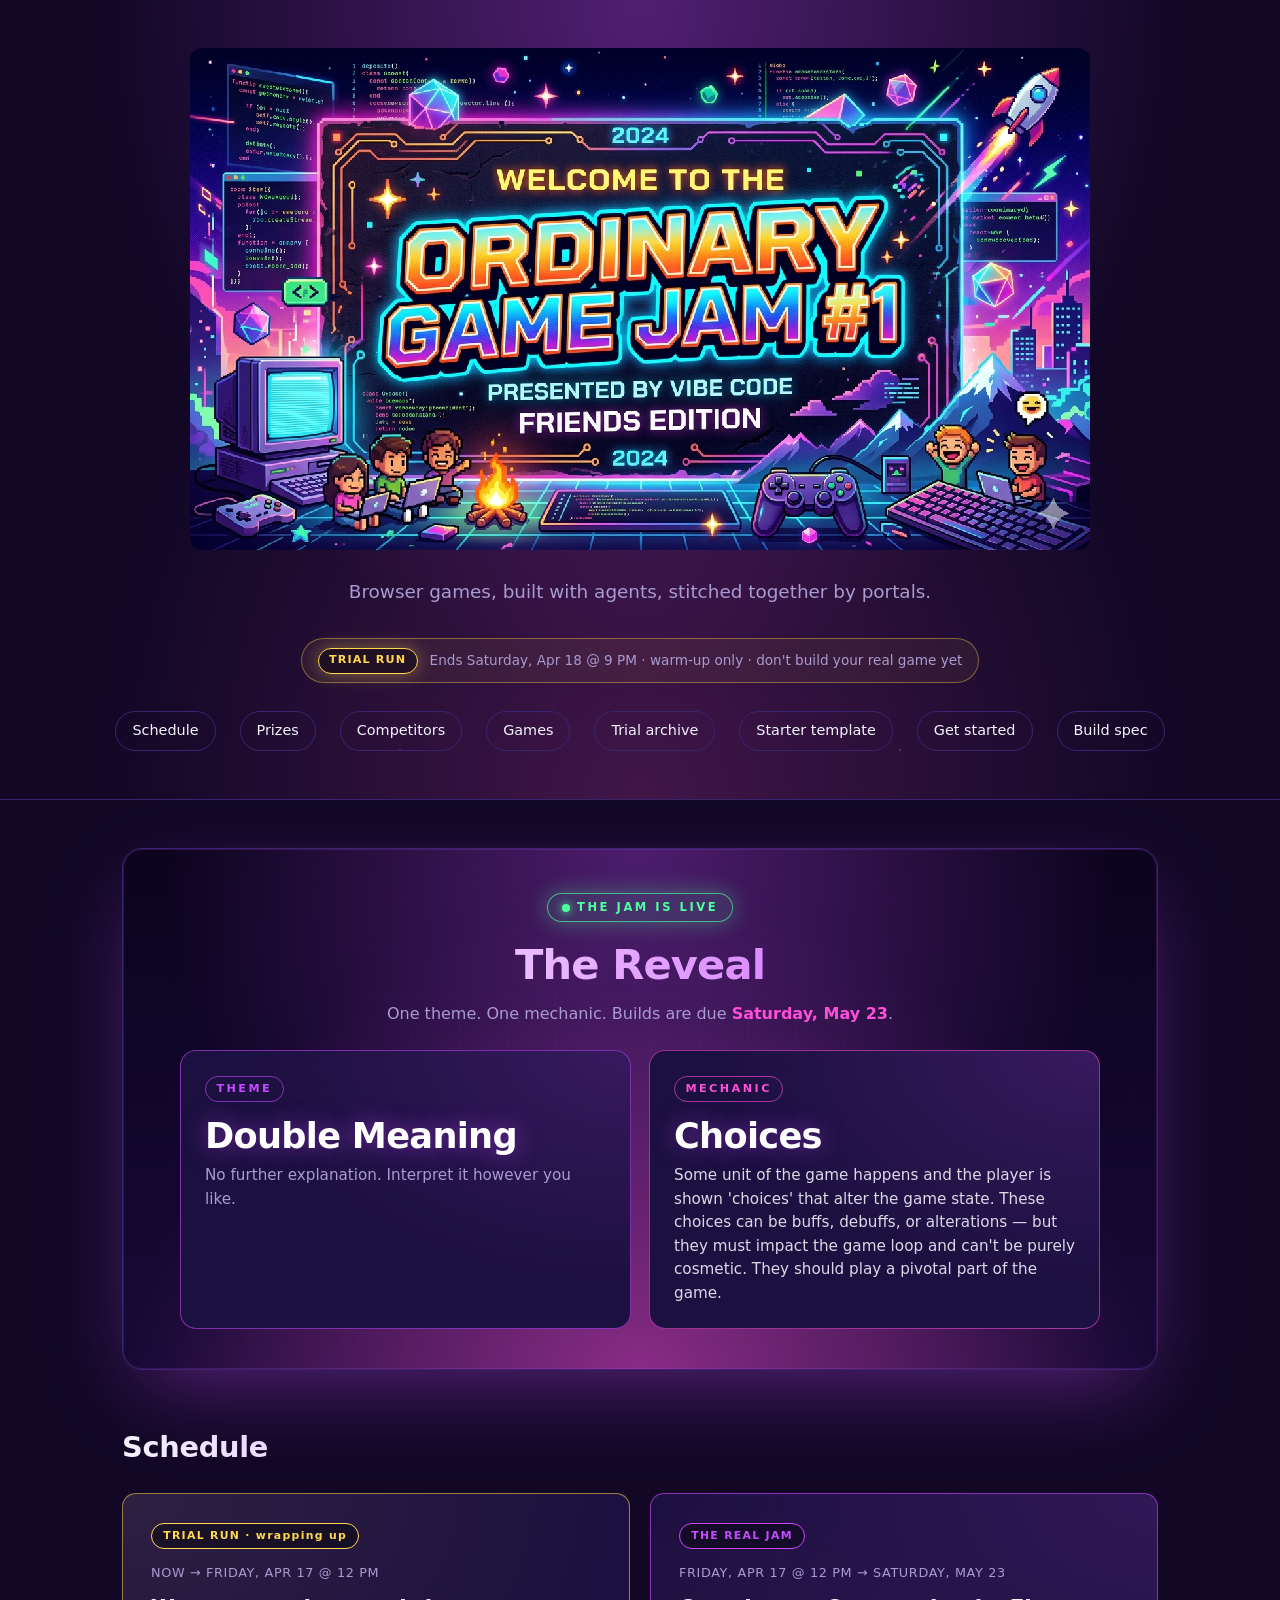
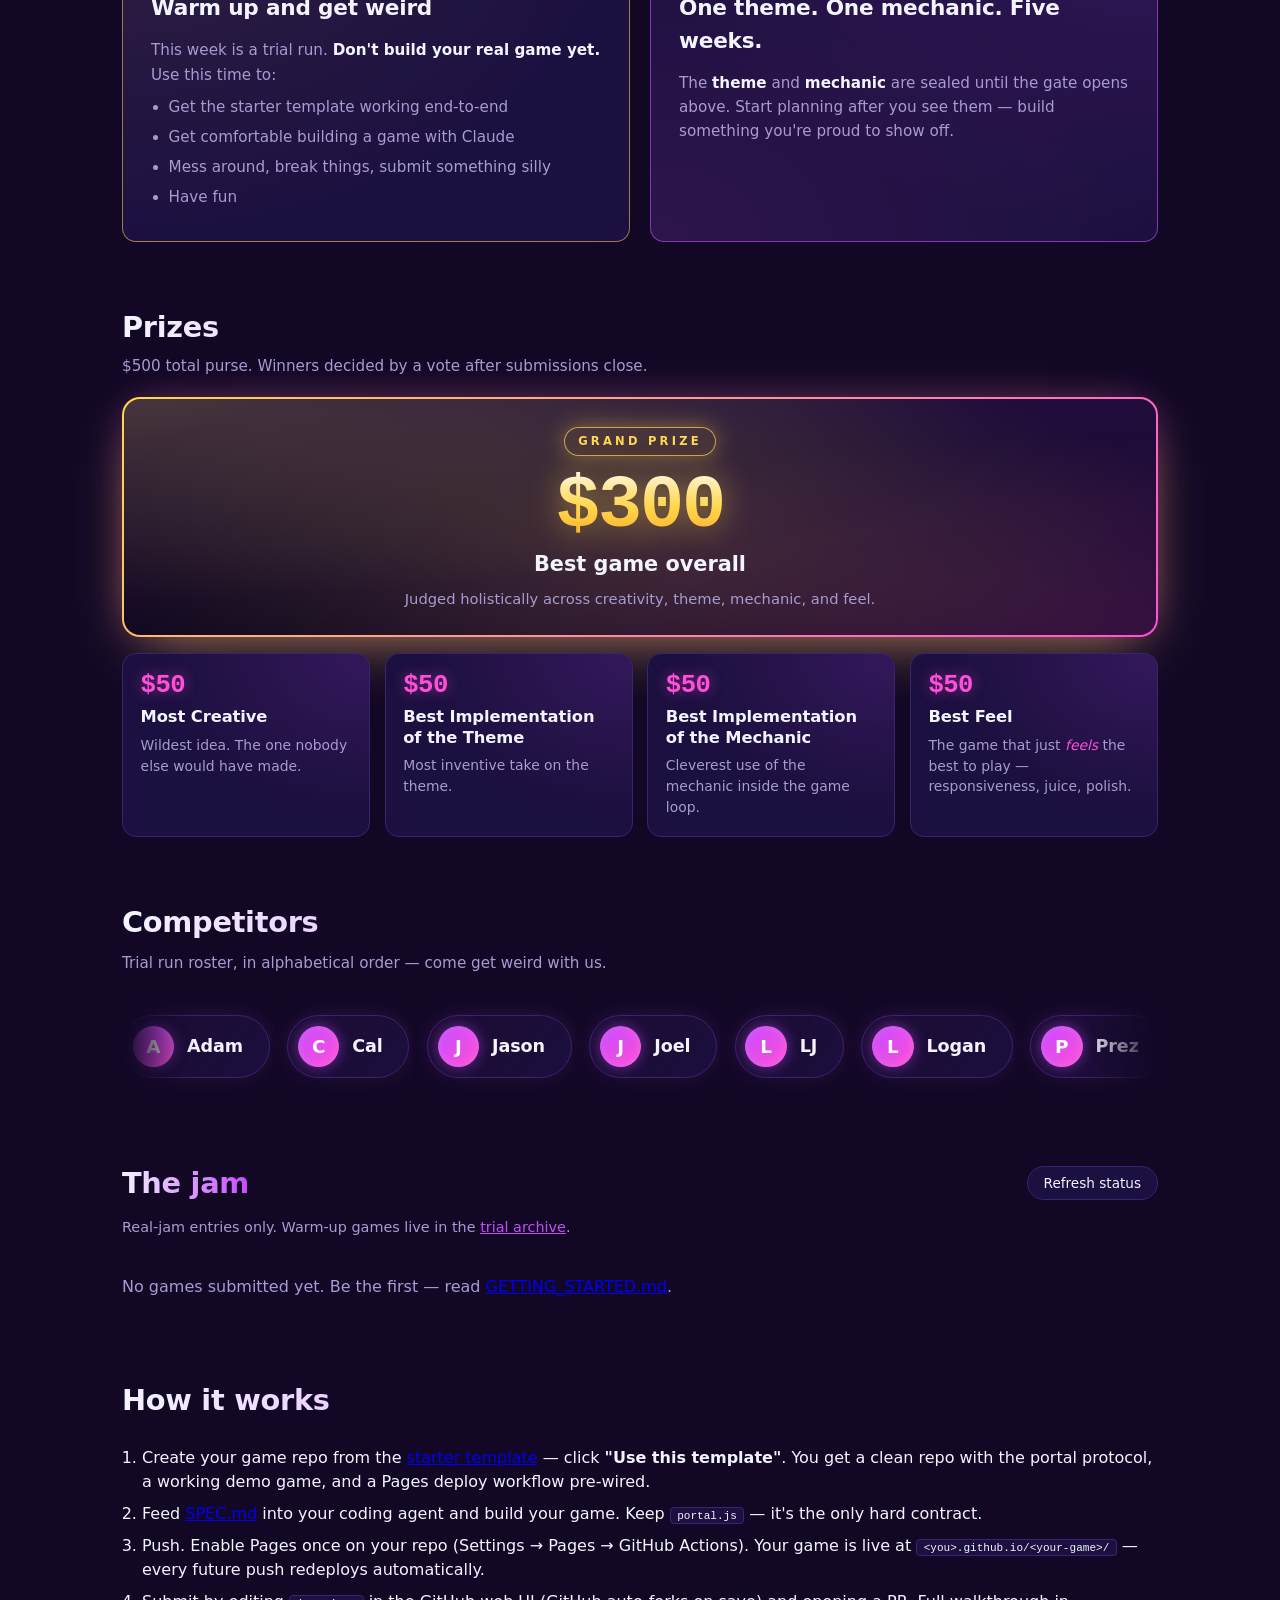
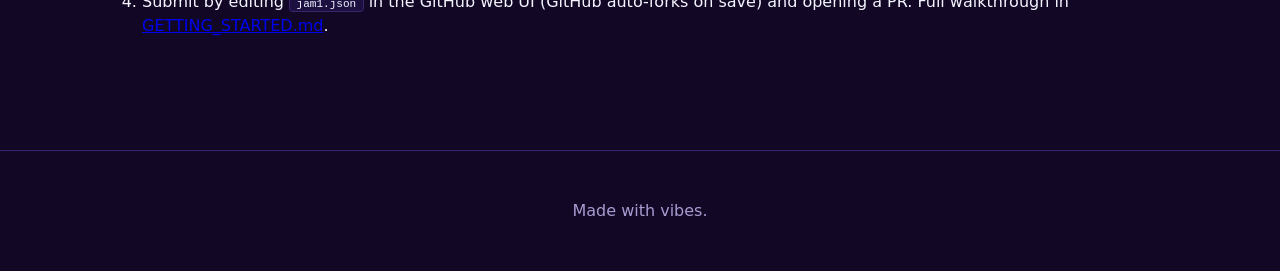
==== commit 9350528b: "Add prizes section with $500 total purse Grand prize ($300) for best game overall, plus $50 each for" ====
--- a/index.html
+++ b/index.html
@@ -17,6 +17,7 @@
   </div>
   <nav>
     <a href="#schedule">Schedule</a>
+    <a href="#prizes">Prizes</a>
     <a href="#competitors">Competitors</a>
     <a href="#games">Games</a>
     <a href="trial.html">Trial archive</a>
@@ -109,6 +110,41 @@
         <h3>One theme. One mechanic. Five weeks.</h3>
         <p>The <strong>theme</strong> and <strong>mechanic</strong> are sealed until the gate opens above. Start planning after you see them — build something you're proud to show off.</p>
       </div>
+    </div>
+  </section>
+
+  <section id="prizes">
+    <h2>Prizes</h2>
+    <p class="prizes-sub">$500 total purse. Winners decided by a vote after submissions close.</p>
+    <div class="prize-grand">
+      <div class="prize-grand-inner">
+        <div class="prize-grand-rank">GRAND PRIZE</div>
+        <div class="prize-grand-amount">$300</div>
+        <div class="prize-grand-title">Best game overall</div>
+        <p class="prize-grand-note">Judged holistically across creativity, theme, mechanic, and feel.</p>
+      </div>
+    </div>
+    <div class="prize-grid">
+      <article class="prize-card">
+        <div class="prize-amount">$50</div>
+        <h3>Most Creative</h3>
+        <p>Wildest idea. The one nobody else would have made.</p>
+      </article>
+      <article class="prize-card">
+        <div class="prize-amount">$50</div>
+        <h3>Best Implementation of the Theme</h3>
+        <p>Most inventive take on the theme.</p>
+      </article>
+      <article class="prize-card">
+        <div class="prize-amount">$50</div>
+        <h3>Best Implementation of the Mechanic</h3>
+        <p>Cleverest use of the mechanic inside the game loop.</p>
+      </article>
+      <article class="prize-card">
+        <div class="prize-amount">$50</div>
+        <h3>Best Feel</h3>
+        <p>The game that just <em>feels</em> the best to play — responsiveness, juice, polish.</p>
+      </article>
     </div>
   </section>
 
--- a/style.css
+++ b/style.css
@@ -450,6 +450,169 @@
 
 .timeline-phase strong { color: var(--fg); }
 
+/* ---------- Prizes ---------- */
+
+#prizes h2 { margin-bottom: 0.35rem; }
+
+.prizes-sub {
+  color: var(--muted);
+  margin: 0 0 1.25rem;
+  font-size: 0.95rem;
+}
+
+.prize-grand {
+  position: relative;
+  border-radius: 18px;
+  padding: 2px;
+  margin-bottom: 1rem;
+  background: linear-gradient(135deg, #ffd84f, #ff4fd8, #c64bff, #ffd84f);
+  background-size: 300% 300%;
+  animation: prize-gradient-shift 10s ease-in-out infinite;
+  box-shadow: 0 20px 60px -20px rgba(255, 216, 79, 0.55), 0 0 40px -10px rgba(255, 79, 216, 0.4);
+}
+
+@keyframes prize-gradient-shift {
+  0%, 100% { background-position: 0% 50%; }
+  50%      { background-position: 100% 50%; }
+}
+
+.prize-grand-inner {
+  border-radius: 16px;
+  padding: 1.75rem 1.75rem 1.5rem;
+  background:
+    radial-gradient(ellipse at top left, rgba(255,216,79,0.18), transparent 60%),
+    radial-gradient(ellipse at bottom right, rgba(255,79,216,0.15), transparent 60%),
+    linear-gradient(180deg, rgba(24,10,56,0.97), rgba(12,4,30,0.97));
+  text-align: center;
+  position: relative;
+  overflow: hidden;
+}
+
+.prize-grand-inner::before {
+  content: '';
+  position: absolute;
+  top: -40%;
+  left: -20%;
+  width: 140%;
+  height: 200%;
+  background: radial-gradient(ellipse at center, rgba(255, 216, 79, 0.14), transparent 55%);
+  pointer-events: none;
+  animation: prize-glow-drift 9s ease-in-out infinite;
+}
+
+@keyframes prize-glow-drift {
+  0%, 100% { transform: translate(0, 0); }
+  50%      { transform: translate(-4%, 3%); }
+}
+
+.prize-grand-rank {
+  display: inline-block;
+  position: relative;
+  font-size: 0.72rem;
+  font-weight: 800;
+  letter-spacing: 0.28em;
+  color: #ffd84f;
+  padding: 0.28rem 0.85rem;
+  border: 1px solid rgba(255,216,79,0.7);
+  border-radius: 999px;
+  background: rgba(255,216,79,0.08);
+  box-shadow: 0 0 22px rgba(255,216,79,0.4);
+  margin-bottom: 0.9rem;
+}
+
+.prize-grand-amount {
+  position: relative;
+  font-size: clamp(3rem, 8vw, 4.6rem);
+  font-weight: 800;
+  line-height: 1;
+  letter-spacing: -0.03em;
+  font-family: ui-monospace, SFMono-Regular, Menlo, Consolas, monospace;
+  background: linear-gradient(180deg, #fff, #ffd84f 50%, #ff9f1a 100%);
+  -webkit-background-clip: text;
+  background-clip: text;
+  color: transparent;
+  text-shadow: 0 0 30px rgba(255, 216, 79, 0.5);
+  margin-bottom: 0.35rem;
+}
+
+.prize-grand-title {
+  position: relative;
+  font-size: clamp(1.1rem, 2.4vw, 1.3rem);
+  color: var(--fg);
+  font-weight: 600;
+  margin-bottom: 0.5rem;
+}
+
+.prize-grand-note {
+  position: relative;
+  color: var(--muted);
+  font-size: 0.92rem;
+  margin: 0 auto;
+  max-width: 560px;
+}
+
+.prize-grid {
+  display: grid;
+  grid-template-columns: repeat(4, 1fr);
+  gap: 0.9rem;
+}
+
+@media (max-width: 980px) {
+  .prize-grid { grid-template-columns: repeat(2, 1fr); }
+}
+
+@media (max-width: 520px) {
+  .prize-grid { grid-template-columns: 1fr; }
+}
+
+.prize-card {
+  position: relative;
+  padding: 1.2rem 1.1rem 1.15rem;
+  border: 1px solid var(--border);
+  border-radius: 14px;
+  background:
+    radial-gradient(ellipse at top right, rgba(198,75,255,0.14), transparent 60%),
+    var(--card);
+  transition: transform 0.2s, border-color 0.2s, box-shadow 0.2s;
+}
+
+.prize-card:hover {
+  transform: translateY(-4px);
+  border-color: var(--accent);
+  box-shadow: 0 14px 34px -14px rgba(198, 75, 255, 0.55);
+}
+
+.prize-card .prize-amount {
+  font-size: 1.6rem;
+  font-weight: 800;
+  line-height: 1;
+  font-family: ui-monospace, SFMono-Regular, Menlo, Consolas, monospace;
+  color: var(--accent2);
+  text-shadow: 0 0 14px rgba(255, 79, 216, 0.45);
+  margin-bottom: 0.55rem;
+  letter-spacing: -0.02em;
+}
+
+.prize-card h3 {
+  margin: 0 0 0.45rem;
+  font-size: 1.02rem;
+  line-height: 1.25;
+  color: var(--fg);
+  letter-spacing: -0.005em;
+}
+
+.prize-card p {
+  margin: 0;
+  color: var(--muted);
+  font-size: 0.87rem;
+  line-height: 1.5;
+}
+
+.prize-card em {
+  color: var(--accent2);
+  font-style: italic;
+}
+
 /* ---------- Competitors marquee ---------- */
 
 #competitors h2 { margin-bottom: 0.5rem; }
@@ -1241,6 +1404,8 @@
   .reveal-sealed-title,
   .reveal-unlocked-title,
   .reveal-unlocked-panel,
-  .reveal-card { animation: none !important; }
+  .reveal-card,
+  .prize-grand,
+  .prize-grand-inner::before { animation: none !important; }
   .reveal-door { transition: none !important; }
 }
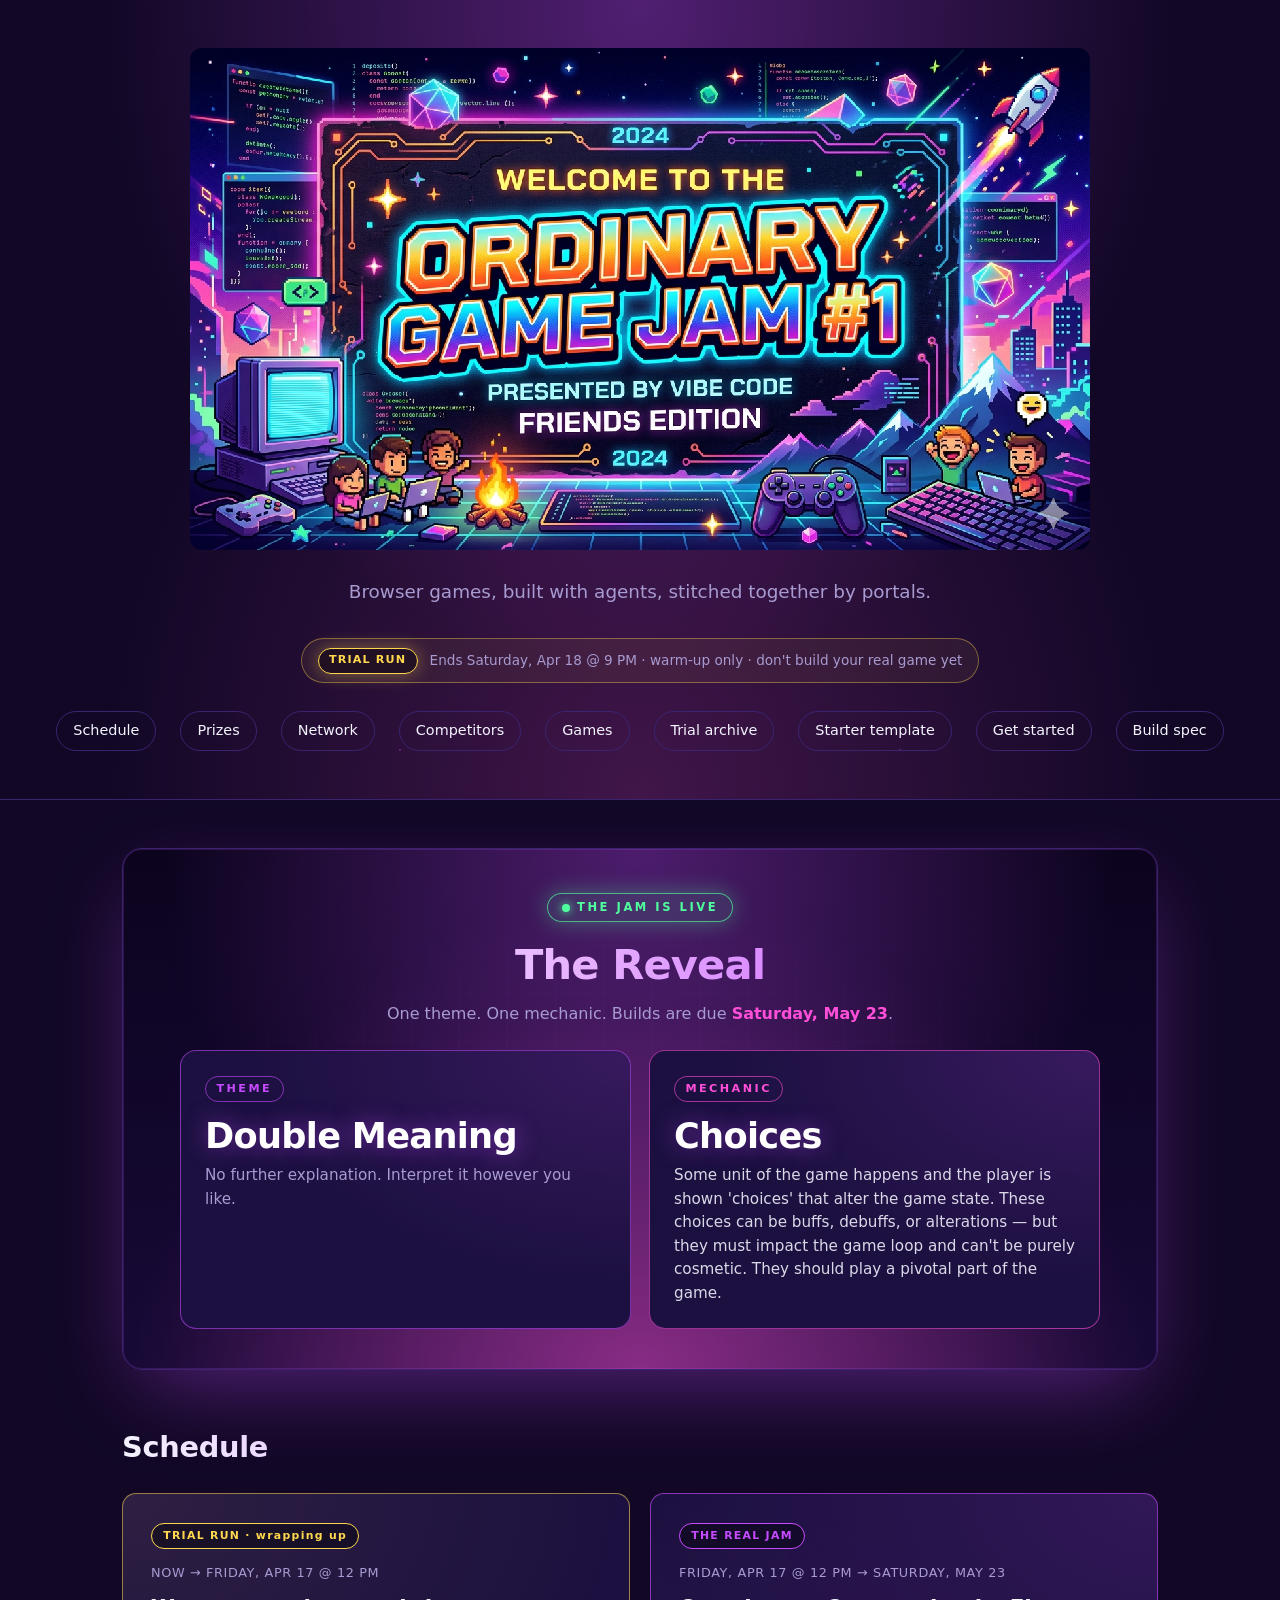
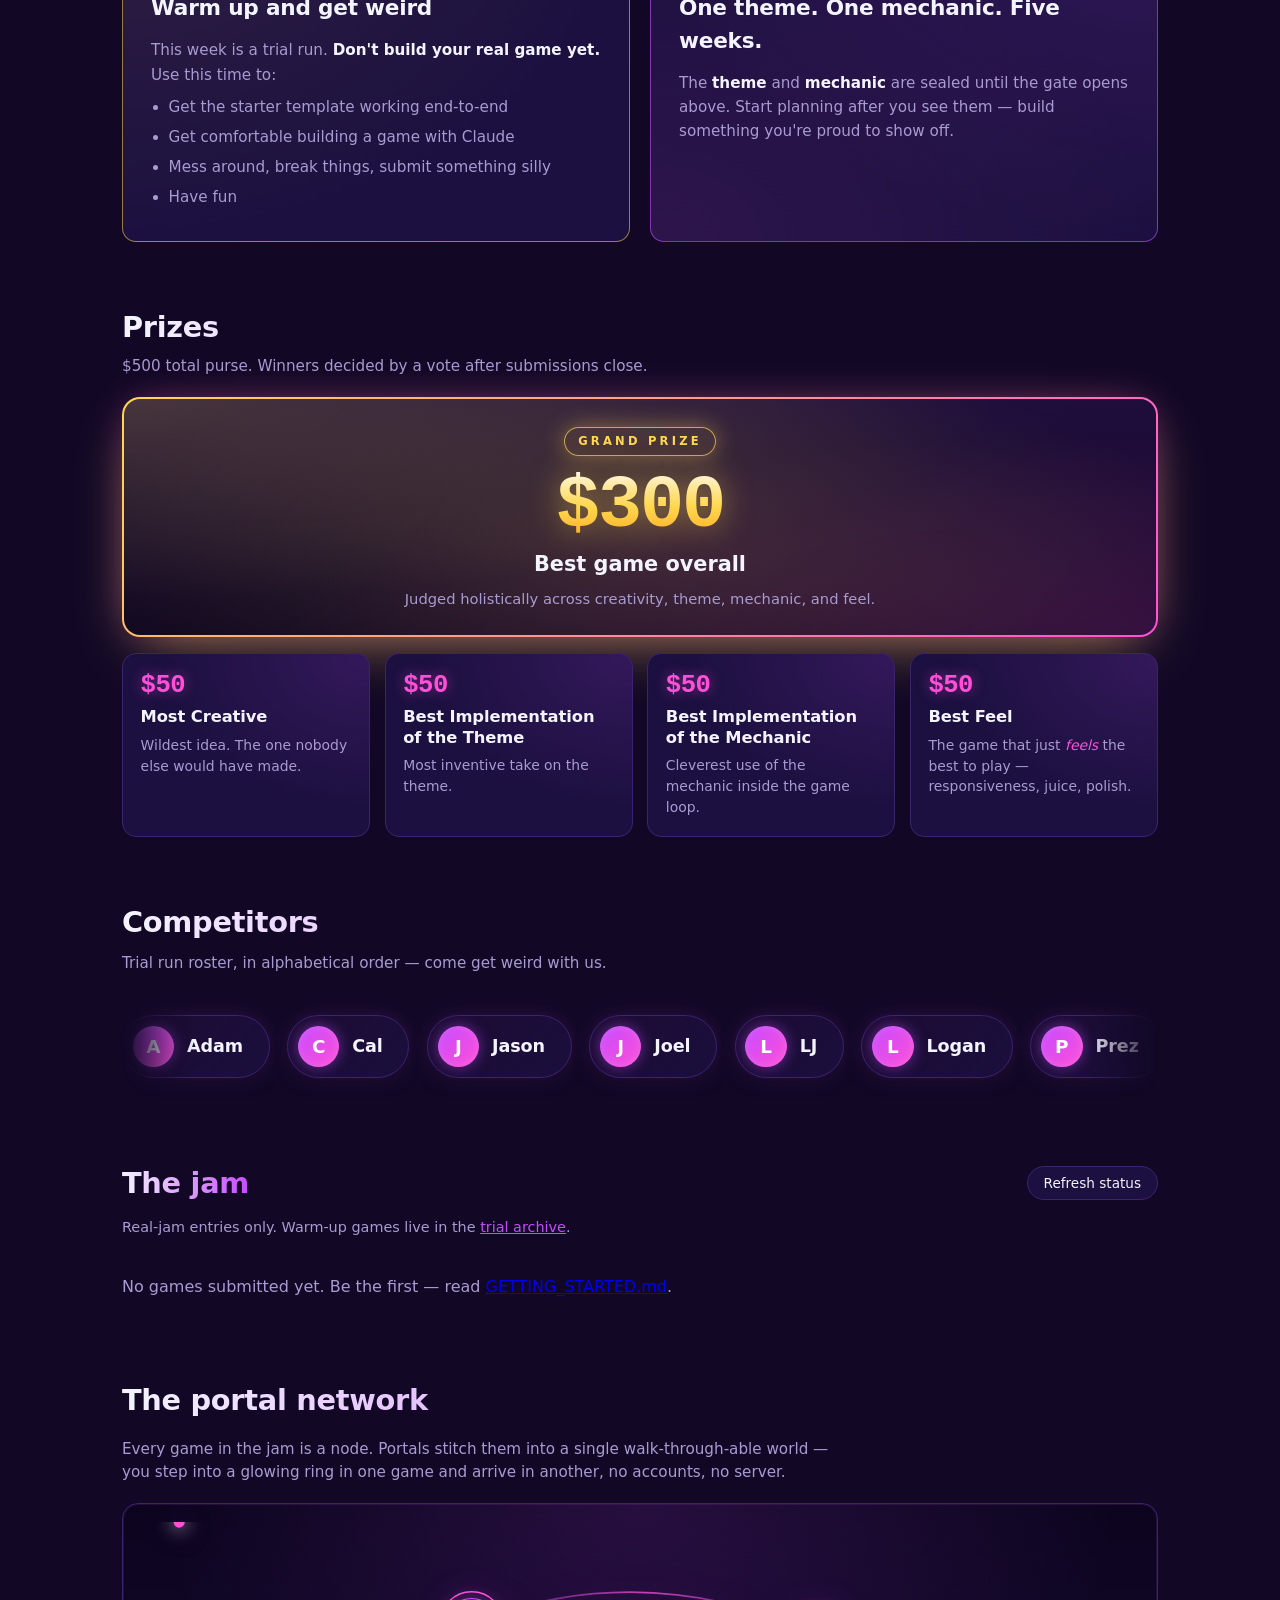
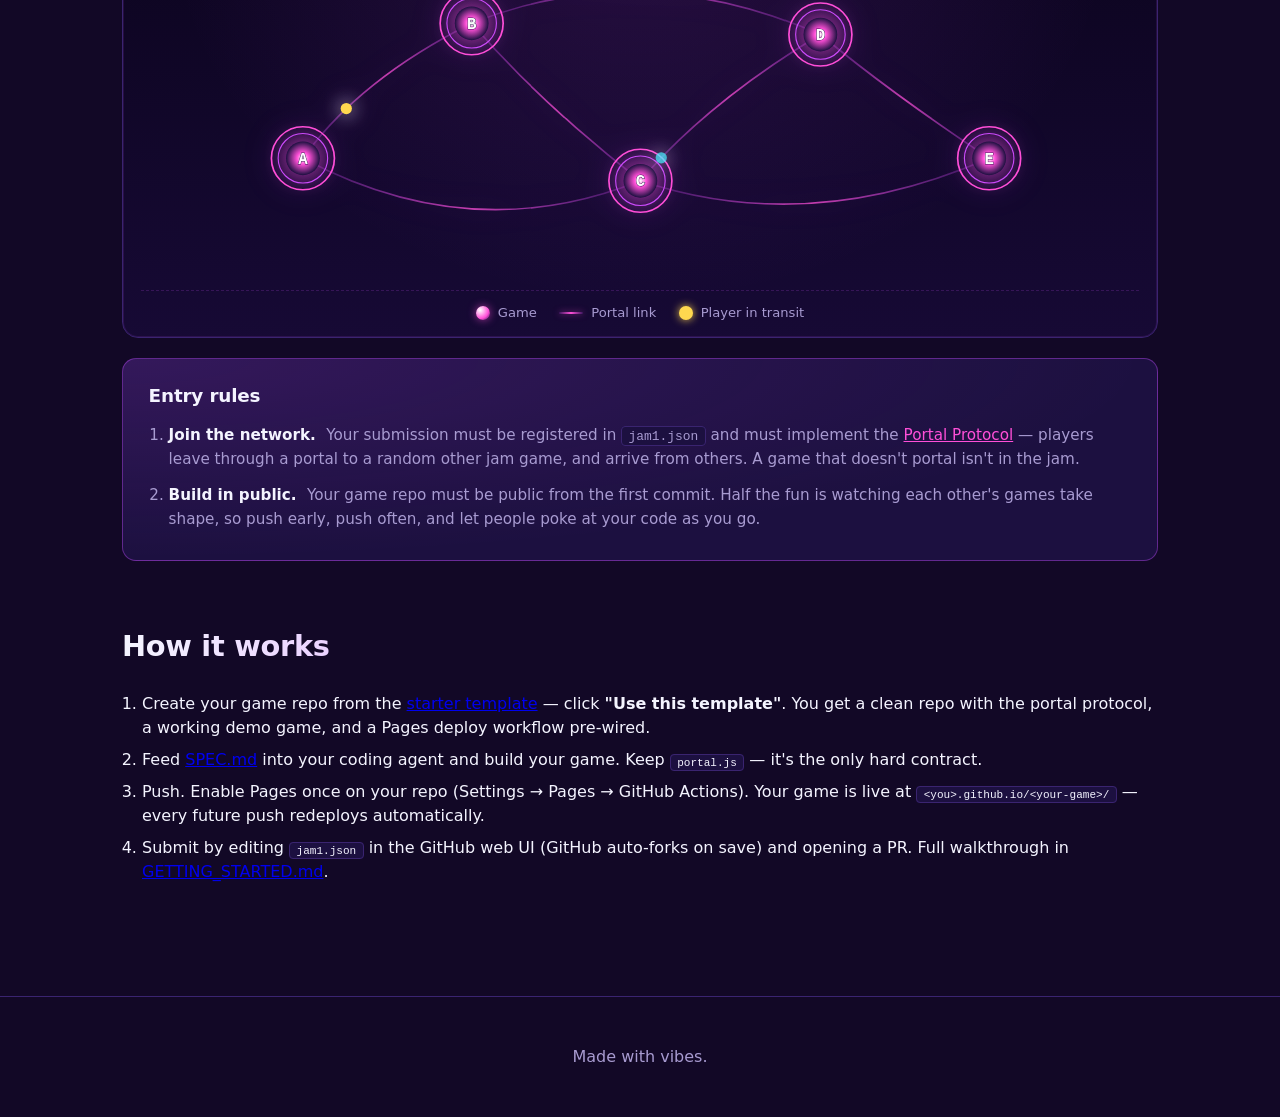
==== commit 34276624: "Add portal network section; fix reveal timezone to local - New #network section with animated SVG (5" ====
--- a/index.html
+++ b/index.html
@@ -18,6 +18,7 @@
   <nav>
     <a href="#schedule">Schedule</a>
     <a href="#prizes">Prizes</a>
+    <a href="#network">Network</a>
     <a href="#competitors">Competitors</a>
     <a href="#games">Games</a>
     <a href="trial.html">Trial archive</a>
@@ -52,7 +53,7 @@
           <div class="reveal-cd-sep">:</div>
           <div class="reveal-cd"><span class="reveal-cd-num" data-cd="seconds">--</span><span class="reveal-cd-lbl">sec</span></div>
         </div>
-        <p class="reveal-unlock-at">Opens <strong>Friday, Apr 17 @ 12:00 PM ET</strong></p>
+        <p class="reveal-unlock-at">Opens <strong>Friday, Apr 17 @ 12:00 PM</strong> (your local time)</p>
         <p class="reveal-ends-at">Submissions due <strong>Saturday, May 23</strong></p>
       </div>
 
@@ -188,6 +189,110 @@
     <div id="grid" class="grid" data-registry="jam1.json">Loading games…</div>
   </section>
 
+  <section id="network" class="network-section">
+    <h2>The portal network</h2>
+    <p class="network-sub">Every game in the jam is a node. Portals stitch them into a single walk-through-able world — you step into a glowing ring in one game and arrive in another, no accounts, no server.</p>
+
+    <div class="network-viz">
+      <svg viewBox="0 0 820 320" preserveAspectRatio="xMidYMid meet" class="network-svg" aria-hidden="true">
+        <defs>
+          <linearGradient id="network-arc-grad" x1="0" y1="0" x2="1" y2="0">
+            <stop offset="0%" stop-color="#c64bff" stop-opacity="0.18"/>
+            <stop offset="50%" stop-color="#ff4fd8" stop-opacity="0.75"/>
+            <stop offset="100%" stop-color="#c64bff" stop-opacity="0.18"/>
+          </linearGradient>
+          <radialGradient id="network-node-grad">
+            <stop offset="0%" stop-color="#ffffff"/>
+            <stop offset="35%" stop-color="#ff4fd8"/>
+            <stop offset="100%" stop-color="#1c1040"/>
+          </radialGradient>
+        </defs>
+
+        <g class="network-arcs" fill="none" stroke="url(#network-arc-grad)" stroke-width="1.5" stroke-linecap="round">
+          <path id="arc-ab" d="M 110 210 Q 160 140 260 90"/>
+          <path id="arc-bc" d="M 260 90  Q 320 160 410 230"/>
+          <path id="arc-cd" d="M 410 230 Q 470 160 570 100"/>
+          <path id="arc-de" d="M 570 100 Q 630 150 720 210"/>
+          <path id="arc-ac" d="M 110 210 Q 260 290 410 230"/>
+          <path id="arc-bd" d="M 260 90  Q 410 30  570 100"/>
+          <path id="arc-ce" d="M 410 230 Q 560 280 720 210"/>
+        </g>
+
+        <g class="network-nodes">
+          <g class="network-node" transform="translate(110 210)">
+            <circle r="28" fill="none" stroke="#ff4fd8" stroke-width="1.5" class="node-ring"/>
+            <circle r="22" fill="none" stroke="#c64bff" stroke-width="1"   class="node-ring-inner"/>
+            <circle r="15" fill="url(#network-node-grad)" class="node-core"/>
+            <text y="5" text-anchor="middle" class="node-label">A</text>
+          </g>
+          <g class="network-node" transform="translate(260 90)">
+            <circle r="28" fill="none" stroke="#ff4fd8" stroke-width="1.5" class="node-ring"/>
+            <circle r="22" fill="none" stroke="#c64bff" stroke-width="1"   class="node-ring-inner"/>
+            <circle r="15" fill="url(#network-node-grad)" class="node-core"/>
+            <text y="5" text-anchor="middle" class="node-label">B</text>
+          </g>
+          <g class="network-node" transform="translate(410 230)">
+            <circle r="28" fill="none" stroke="#ff4fd8" stroke-width="1.5" class="node-ring"/>
+            <circle r="22" fill="none" stroke="#c64bff" stroke-width="1"   class="node-ring-inner"/>
+            <circle r="15" fill="url(#network-node-grad)" class="node-core"/>
+            <text y="5" text-anchor="middle" class="node-label">C</text>
+          </g>
+          <g class="network-node" transform="translate(570 100)">
+            <circle r="28" fill="none" stroke="#ff4fd8" stroke-width="1.5" class="node-ring"/>
+            <circle r="22" fill="none" stroke="#c64bff" stroke-width="1"   class="node-ring-inner"/>
+            <circle r="15" fill="url(#network-node-grad)" class="node-core"/>
+            <text y="5" text-anchor="middle" class="node-label">D</text>
+          </g>
+          <g class="network-node" transform="translate(720 210)">
+            <circle r="28" fill="none" stroke="#ff4fd8" stroke-width="1.5" class="node-ring"/>
+            <circle r="22" fill="none" stroke="#c64bff" stroke-width="1"   class="node-ring-inner"/>
+            <circle r="15" fill="url(#network-node-grad)" class="node-core"/>
+            <text y="5" text-anchor="middle" class="node-label">E</text>
+          </g>
+        </g>
+
+        <g class="network-travelers">
+          <circle r="5" class="traveler" fill="#ffd84f">
+            <animateMotion dur="5.5s" repeatCount="indefinite"><mpath href="#arc-ab"/></animateMotion>
+            <animate attributeName="opacity" dur="5.5s" values="0;1;1;0" keyTimes="0;0.18;0.82;1" repeatCount="indefinite"/>
+          </circle>
+          <circle r="5" class="traveler" fill="#4ff0ff">
+            <animateMotion dur="6.5s" begin="0.8s" repeatCount="indefinite"><mpath href="#arc-cd"/></animateMotion>
+            <animate attributeName="opacity" dur="6.5s" begin="0.8s" values="0;1;1;0" keyTimes="0;0.18;0.82;1" repeatCount="indefinite"/>
+          </circle>
+          <circle r="5" class="traveler" fill="#4fff9e">
+            <animateMotion dur="7s" begin="1.6s" repeatCount="indefinite"><mpath href="#arc-bd"/></animateMotion>
+            <animate attributeName="opacity" dur="7s" begin="1.6s" values="0;1;1;0" keyTimes="0;0.18;0.82;1" repeatCount="indefinite"/>
+          </circle>
+          <circle r="5" class="traveler" fill="#ff4fd8">
+            <animateMotion dur="6s" begin="2.5s" repeatCount="indefinite"><mpath href="#arc-ce"/></animateMotion>
+            <animate attributeName="opacity" dur="6s" begin="2.5s" values="0;1;1;0" keyTimes="0;0.18;0.82;1" repeatCount="indefinite"/>
+          </circle>
+        </g>
+      </svg>
+
+      <div class="network-legend">
+        <span class="legend-item"><span class="legend-swatch legend-node-swatch"></span>Game</span>
+        <span class="legend-item"><span class="legend-swatch legend-arc-swatch"></span>Portal link</span>
+        <span class="legend-item"><span class="legend-swatch legend-traveler-swatch"></span>Player in transit</span>
+      </div>
+    </div>
+
+    <div class="network-rules">
+      <h3>Entry rules</h3>
+      <ol>
+        <li>
+          <strong>Join the network.</strong>
+          Your submission must be registered in <code>jam1.json</code> and must implement the <a href="https://github.com/CallumHYoung/gamejam/blob/main/SPEC.md">Portal Protocol</a> — players leave through a portal to a random other jam game, and arrive from others. A game that doesn't portal isn't in the jam.
+        </li>
+        <li>
+          <strong>Build in public.</strong>
+          Your game repo must be public from the first commit. Half the fun is watching each other's games take shape, so push early, push often, and let people poke at your code as you go.
+        </li>
+      </ol>
+    </div>
+  </section>
+
   <section id="how">
     <h2>How it works</h2>
     <ol>
--- a/style.css
+++ b/style.css
@@ -613,6 +613,173 @@
   font-style: italic;
 }
 
+/* ---------- Portal network ---------- */
+
+.network-section { margin-bottom: 4rem; }
+
+.network-sub {
+  color: var(--muted);
+  margin: -0.5rem 0 1.25rem;
+  font-size: 0.95rem;
+  max-width: 720px;
+}
+
+.network-viz {
+  position: relative;
+  border: 1px solid var(--border);
+  border-radius: 16px;
+  padding: 1.1rem 1.1rem 0.75rem;
+  margin-bottom: 1.25rem;
+  background:
+    radial-gradient(ellipse at top, rgba(198,75,255,0.14), transparent 65%),
+    linear-gradient(180deg, rgba(12,4,30,0.85), rgba(24,10,56,0.85));
+  box-shadow: inset 0 0 0 1px rgba(198,75,255,0.12);
+  overflow: hidden;
+}
+
+.network-svg {
+  display: block;
+  width: 100%;
+  height: auto;
+  max-height: 360px;
+  filter: drop-shadow(0 0 14px rgba(198,75,255,0.28));
+}
+
+.network-arcs path {
+  animation: network-arc-flow 6.5s ease-in-out infinite;
+}
+.network-arcs path:nth-child(1) { animation-delay: 0s;   }
+.network-arcs path:nth-child(2) { animation-delay: 0.7s; }
+.network-arcs path:nth-child(3) { animation-delay: 1.4s; }
+.network-arcs path:nth-child(4) { animation-delay: 2.1s; }
+.network-arcs path:nth-child(5) { animation-delay: 2.8s; }
+.network-arcs path:nth-child(6) { animation-delay: 3.5s; }
+.network-arcs path:nth-child(7) { animation-delay: 4.2s; }
+
+@keyframes network-arc-flow {
+  0%, 100% { opacity: 0.4; stroke-width: 1.4; }
+  50%      { opacity: 0.9; stroke-width: 2.1; }
+}
+
+.node-ring,
+.node-ring-inner {
+  transform-origin: center;
+  animation: network-ring-pulse 3.2s ease-in-out infinite;
+}
+
+.node-ring-inner { animation-delay: 0.6s; animation-duration: 4s; }
+
+.network-nodes > g:nth-child(1) .node-ring { animation-delay: 0s;   }
+.network-nodes > g:nth-child(2) .node-ring { animation-delay: 0.5s; }
+.network-nodes > g:nth-child(3) .node-ring { animation-delay: 1.0s; }
+.network-nodes > g:nth-child(4) .node-ring { animation-delay: 1.5s; }
+.network-nodes > g:nth-child(5) .node-ring { animation-delay: 2.0s; }
+
+@keyframes network-ring-pulse {
+  0%, 100% { opacity: 0.35; }
+  50%      { opacity: 0.95; }
+}
+
+.node-core {
+  filter: drop-shadow(0 0 10px rgba(255, 79, 216, 0.7));
+}
+
+.node-label {
+  fill: #fff;
+  font-family: ui-monospace, SFMono-Regular, Menlo, Consolas, monospace;
+  font-size: 14px;
+  font-weight: 800;
+  letter-spacing: 0;
+  paint-order: stroke;
+  stroke: rgba(28,16,64,0.85);
+  stroke-width: 0.75;
+  pointer-events: none;
+}
+
+.traveler {
+  filter: drop-shadow(0 0 8px currentColor);
+}
+
+.network-legend {
+  display: flex;
+  gap: 1.4rem;
+  flex-wrap: wrap;
+  justify-content: center;
+  padding: 0.75rem 0 0.15rem;
+  font-size: 0.82rem;
+  color: var(--muted);
+  border-top: 1px dashed rgba(198,75,255,0.18);
+  margin-top: 0.5rem;
+}
+
+.legend-item {
+  display: inline-flex;
+  align-items: center;
+  gap: 0.5rem;
+}
+
+.legend-swatch {
+  width: 14px;
+  height: 14px;
+  border-radius: 50%;
+  display: inline-block;
+}
+
+.legend-node-swatch {
+  background: radial-gradient(circle at 30% 30%, #fff, var(--accent2) 60%, #1c1040);
+  box-shadow: 0 0 8px rgba(255,79,216,0.6);
+}
+
+.legend-arc-swatch {
+  width: 24px;
+  height: 2px;
+  border-radius: 2px;
+  background: linear-gradient(90deg, rgba(198,75,255,0.2), var(--accent2), rgba(198,75,255,0.2));
+  box-shadow: 0 0 6px rgba(255,79,216,0.5);
+}
+
+.legend-traveler-swatch {
+  background: #ffd84f;
+  box-shadow: 0 0 8px rgba(255,216,79,0.9);
+}
+
+.network-rules {
+  padding: 1.4rem 1.6rem 1.3rem;
+  border: 1px solid rgba(198,75,255,0.4);
+  border-radius: 14px;
+  background:
+    radial-gradient(ellipse at top left, rgba(198,75,255,0.14), transparent 70%),
+    var(--card);
+}
+
+.network-rules h3 {
+  margin: 0 0 0.85rem;
+  font-size: 1.15rem;
+  color: var(--fg);
+  letter-spacing: -0.01em;
+}
+
+.network-rules ol {
+  margin: 0;
+  padding-left: 1.25rem;
+  color: var(--muted);
+  font-size: 0.95rem;
+  line-height: 1.6;
+}
+
+.network-rules li + li { margin-top: 0.7rem; }
+
+.network-rules li strong {
+  color: var(--fg);
+  margin-right: 0.35rem;
+}
+
+.network-rules li a {
+  color: var(--accent2);
+}
+
+.network-rules li a:hover { color: var(--accent); }
+
 /* ---------- Competitors marquee ---------- */
 
 #competitors h2 { margin-bottom: 0.5rem; }
@@ -1406,6 +1573,10 @@
   .reveal-unlocked-panel,
   .reveal-card,
   .prize-grand,
-  .prize-grand-inner::before { animation: none !important; }
+  .prize-grand-inner::before,
+  .network-arcs path,
+  .node-ring,
+  .node-ring-inner { animation: none !important; }
   .reveal-door { transition: none !important; }
-}
+  .network-travelers { display: none; }
+}
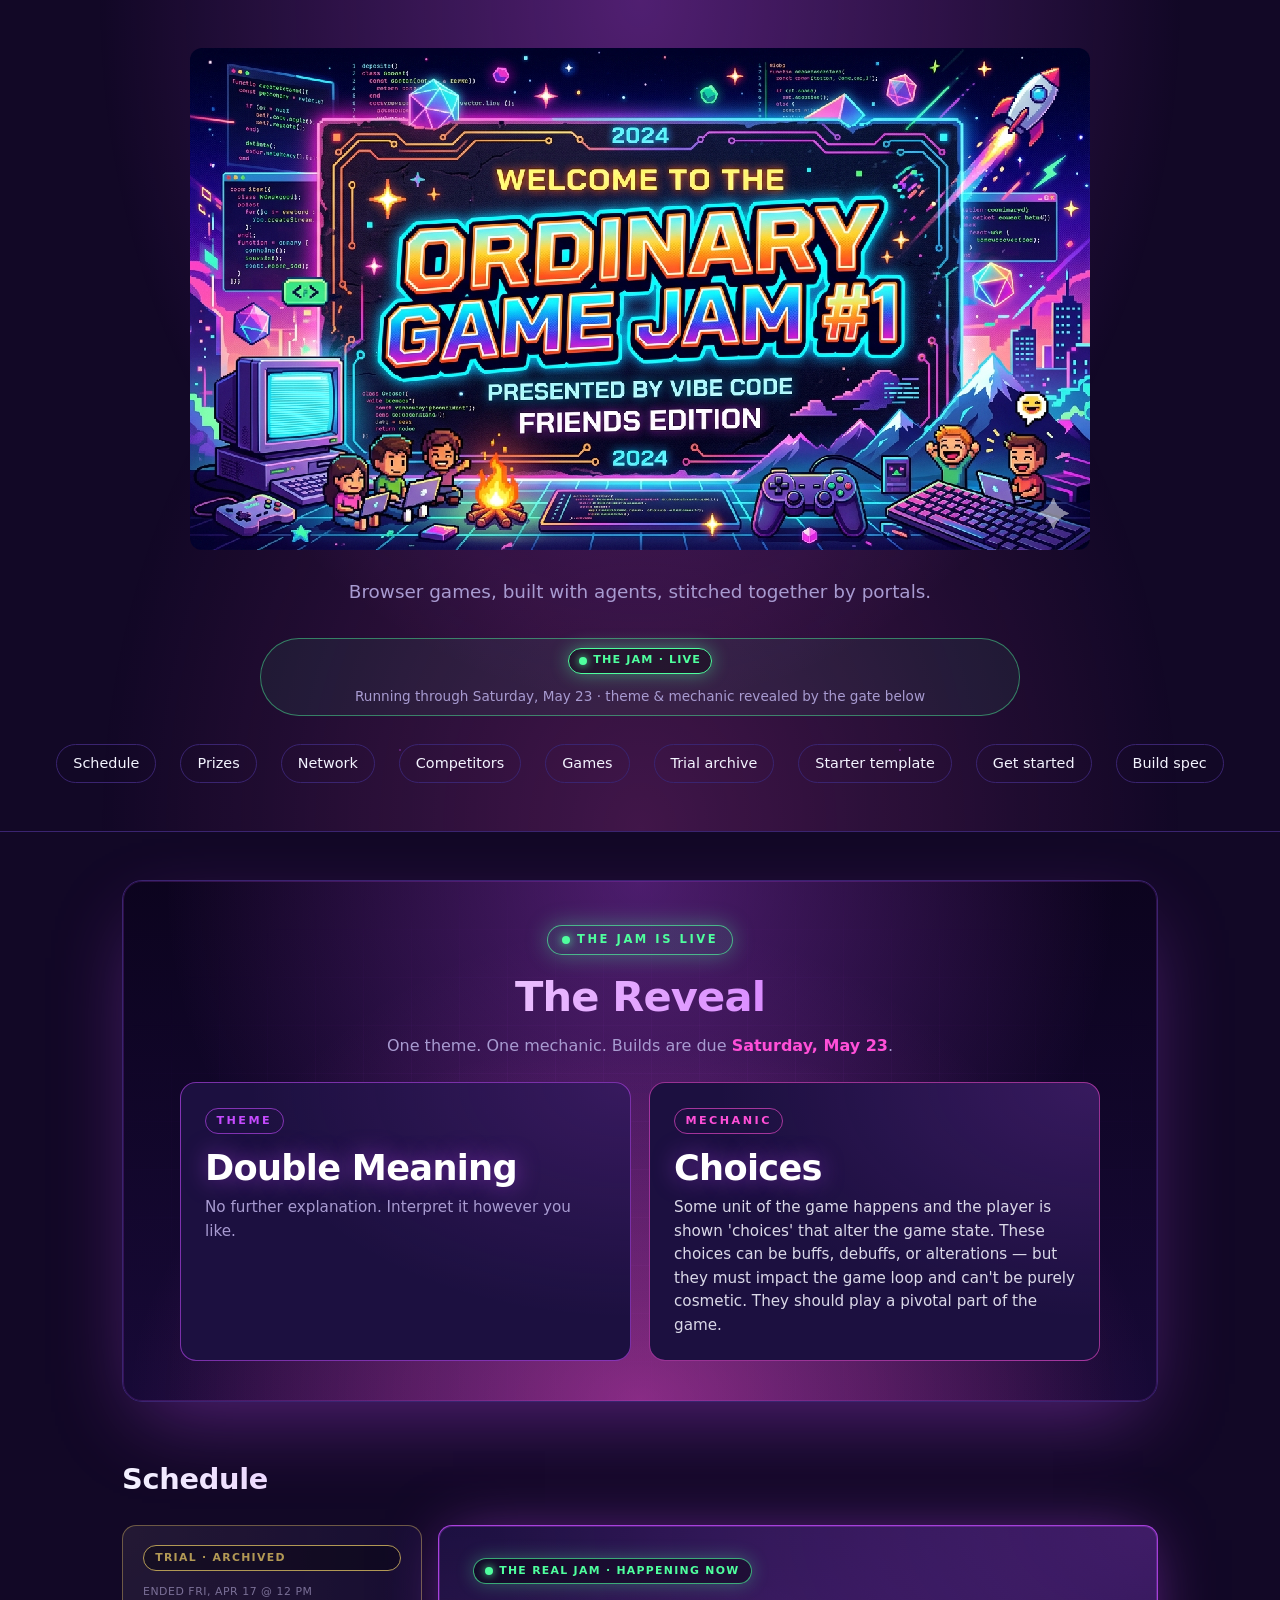
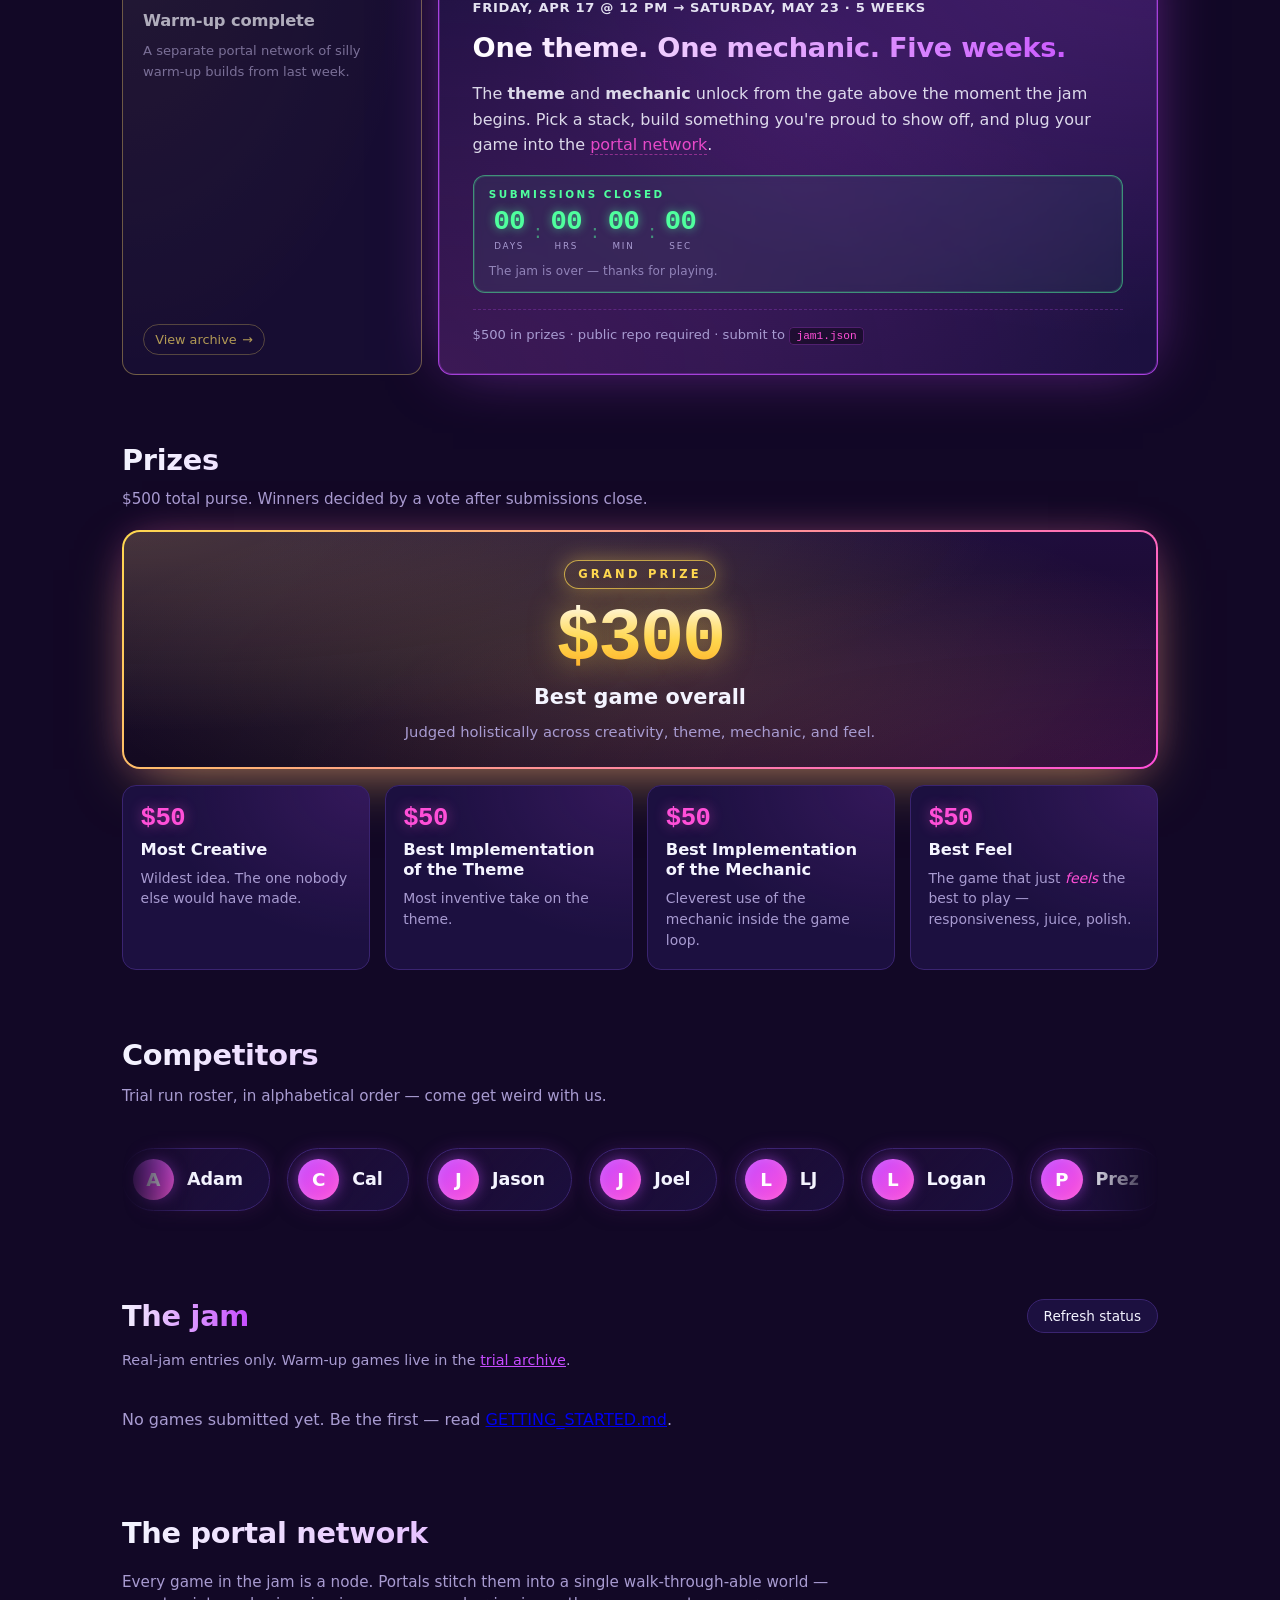
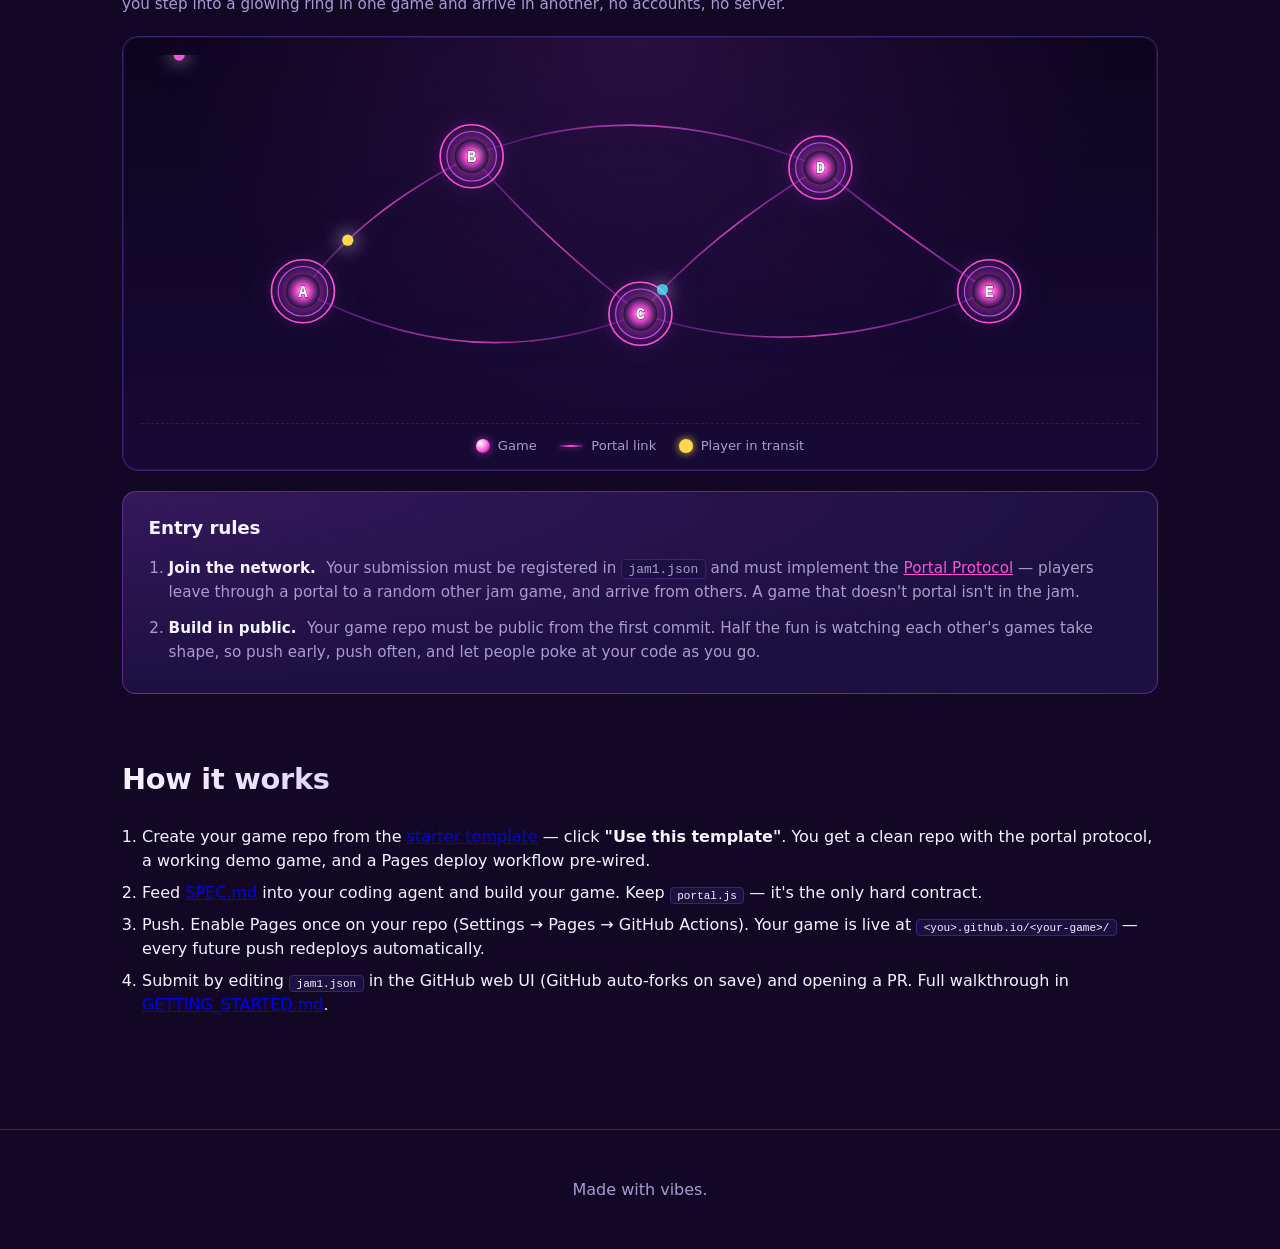
==== commit 6f702493: "Add live countdown to jam end date Real-jam card now shows a ticking d:h:m:s countdown to Saturday, " ====
--- a/index.html
+++ b/index.html
@@ -11,9 +11,9 @@
   <img class="banner" src="banner.png" alt="Welcome to the Ordinary Game Jam #1 — Presented by Vibe Code, Friends Edition" />
   <h1 class="sr-only">Ordinary Game Jam #1</h1>
   <p class="tagline">Browser games, built with agents, stitched together by portals.</p>
-  <div class="hero-status">
-    <span class="phase-badge phase-trial-badge">TRIAL RUN</span>
-    <span class="phase-msg">Ends Saturday, Apr 18 @ 9 PM · warm-up only · don't build your real game yet</span>
+  <div class="hero-status hero-status-live">
+    <span class="phase-badge phase-live-badge"><span class="phase-live-dot"></span>THE JAM · LIVE</span>
+    <span class="phase-msg">Running through Saturday, May 23 · theme &amp; mechanic revealed by the gate below</span>
   </div>
   <nav>
     <a href="#schedule">Schedule</a>
@@ -93,24 +93,36 @@
   <section id="schedule">
     <h2>Schedule</h2>
     <div class="timeline">
-      <div class="timeline-phase timeline-trial">
-        <div class="phase-tag">TRIAL RUN · wrapping up</div>
-        <div class="phase-dates">Now → Friday, Apr 17 @ 12 PM</div>
-        <h3>Warm up and get weird</h3>
-        <p>This week is a trial run. <strong>Don't build your real game yet.</strong> Use this time to:</p>
-        <ul>
-          <li>Get the starter template working end-to-end</li>
-          <li>Get comfortable building a game with Claude</li>
-          <li>Mess around, break things, submit something silly</li>
-          <li>Have fun</li>
-        </ul>
-      </div>
-      <div class="timeline-phase timeline-real">
-        <div class="phase-tag">THE REAL JAM</div>
-        <div class="phase-dates">Friday, Apr 17 @ 12 PM → Saturday, May 23</div>
+      <aside class="timeline-phase timeline-trial timeline-archived">
+        <div class="phase-tag">TRIAL · ARCHIVED</div>
+        <div class="phase-dates">Ended Fri, Apr 17 @ 12 PM</div>
+        <h3>Warm-up complete</h3>
+        <p>A separate portal network of silly warm-up builds from last week.</p>
+        <a class="timeline-archive-link" href="trial.html">View archive <span aria-hidden="true">→</span></a>
+      </aside>
+      <article class="timeline-phase timeline-real timeline-featured-card">
+        <div class="phase-tag phase-tag-live">
+          <span class="phase-live-dot"></span>
+          THE REAL JAM · HAPPENING NOW
+        </div>
+        <div class="phase-dates">Friday, Apr 17 @ 12 PM → Saturday, May 23 · 5 weeks</div>
         <h3>One theme. One mechanic. Five weeks.</h3>
-        <p>The <strong>theme</strong> and <strong>mechanic</strong> are sealed until the gate opens above. Start planning after you see them — build something you're proud to show off.</p>
-      </div>
+        <p>The <strong>theme</strong> and <strong>mechanic</strong> unlock from the gate above the moment the jam begins. Pick a stack, build something you're proud to show off, and plug your game into the <a href="#network">portal network</a>.</p>
+        <div class="jam-countdown" id="jam-end-countdown" role="timer" aria-live="polite">
+          <div class="jam-cd-label">Submissions close in</div>
+          <div class="jam-cd-blocks">
+            <div class="jam-cd"><span class="jam-cd-num" data-cd="days">--</span><span class="jam-cd-lbl">days</span></div>
+            <div class="jam-cd-sep">:</div>
+            <div class="jam-cd"><span class="jam-cd-num" data-cd="hours">--</span><span class="jam-cd-lbl">hrs</span></div>
+            <div class="jam-cd-sep">:</div>
+            <div class="jam-cd"><span class="jam-cd-num" data-cd="minutes">--</span><span class="jam-cd-lbl">min</span></div>
+            <div class="jam-cd-sep">:</div>
+            <div class="jam-cd"><span class="jam-cd-num" data-cd="seconds">--</span><span class="jam-cd-lbl">sec</span></div>
+          </div>
+          <div class="jam-cd-target">Saturday, May 23 @ 11:59 PM (your local time)</div>
+        </div>
+        <p class="timeline-meta">$500 in prizes · public repo required · submit to <code>jam1.json</code></p>
+      </article>
     </div>
   </section>
 
--- a/style.css
+++ b/style.css
@@ -370,12 +370,15 @@
 
 .timeline {
   display: grid;
-  grid-template-columns: 1fr 1fr;
-  gap: 1.25rem;
+  grid-template-columns: minmax(220px, 1fr) minmax(0, 2.4fr);
+  gap: 1rem;
+  align-items: stretch;
 }
 
 @media (max-width: 780px) {
-  .timeline { grid-template-columns: 1fr; }
+  .timeline { grid-template-columns: 1fr; gap: 0.85rem; }
+  .timeline-archived { order: 2; }
+  .timeline-featured-card { order: 1; }
 }
 
 .timeline-phase {
@@ -449,6 +452,274 @@
 }
 
 .timeline-phase strong { color: var(--fg); }
+
+/* Archived trial — compact, muted, left-rail */
+
+.timeline-archived {
+  padding: 1.15rem 1.25rem 1.15rem;
+  opacity: 0.7;
+  filter: saturate(0.8);
+  transition: opacity 0.25s, filter 0.25s, transform 0.25s, border-color 0.25s;
+  display: flex;
+  flex-direction: column;
+}
+
+.timeline-archived:hover {
+  opacity: 1;
+  filter: saturate(1);
+  transform: translateY(-2px);
+  border-color: rgba(255, 216, 79, 0.85);
+}
+
+.timeline-archived h3 {
+  font-size: 1.02rem;
+  margin-bottom: 0.4rem;
+}
+
+.timeline-archived p {
+  font-size: 0.82rem;
+  margin: 0 0 0.7rem;
+  flex: 1;
+}
+
+.timeline-archived .phase-dates {
+  font-size: 0.68rem;
+  margin-bottom: 0.5rem;
+}
+
+.timeline-archive-link {
+  align-self: flex-start;
+  display: inline-flex;
+  align-items: center;
+  gap: 0.35rem;
+  font-size: 0.8rem;
+  color: #ffd84f;
+  text-decoration: none;
+  padding: 0.32rem 0.7rem;
+  border: 1px solid rgba(255,216,79,0.4);
+  border-radius: 999px;
+  transition: border-color 0.2s, color 0.2s, background-color 0.2s;
+}
+
+.timeline-archive-link:hover {
+  border-color: #ffd84f;
+  color: #fff;
+  background: rgba(255,216,79,0.12);
+}
+
+/* Featured real jam — center stage */
+
+.timeline-featured-card {
+  padding: 2rem 2.1rem 1.75rem;
+  border-color: rgba(198, 75, 255, 0.8);
+  background:
+    radial-gradient(ellipse at top right, rgba(198,75,255,0.2), transparent 65%),
+    radial-gradient(ellipse at bottom left, rgba(255,79,216,0.14), transparent 70%),
+    var(--card);
+  box-shadow:
+    0 0 60px -15px rgba(198, 75, 255, 0.55),
+    inset 0 0 0 1px rgba(198, 75, 255, 0.25);
+  overflow: hidden;
+}
+
+.timeline-featured-card::after {
+  content: '';
+  position: absolute;
+  top: -60%;
+  left: -20%;
+  width: 140%;
+  height: 200%;
+  background: radial-gradient(ellipse at center, rgba(198,75,255,0.12), transparent 60%);
+  pointer-events: none;
+  animation: timeline-featured-drift 10s ease-in-out infinite;
+  z-index: 0;
+}
+
+.timeline-featured-card > * { position: relative; z-index: 1; }
+
+@keyframes timeline-featured-drift {
+  0%, 100% { transform: translate(0, 0); }
+  50%      { transform: translate(-3%, 3%); }
+}
+
+.timeline-featured-card h3 {
+  font-size: clamp(1.35rem, 2.8vw, 1.7rem);
+  margin-bottom: 0.75rem;
+  background: linear-gradient(90deg, #fff, var(--accent), var(--accent2), #fff);
+  background-size: 300% 100%;
+  -webkit-background-clip: text;
+  background-clip: text;
+  color: transparent;
+  animation: h2-shimmer 8s linear infinite;
+}
+
+.timeline-featured-card .phase-dates {
+  color: var(--fg);
+  font-weight: 600;
+  opacity: 0.92;
+  font-size: 0.82rem;
+}
+
+.timeline-featured-card p {
+  color: var(--fg);
+  opacity: 0.88;
+  font-size: 1rem;
+  line-height: 1.6;
+}
+
+.timeline-featured-card p a {
+  color: var(--accent2);
+  text-decoration: none;
+  border-bottom: 1px dashed rgba(255,79,216,0.5);
+}
+
+.timeline-featured-card p a:hover {
+  color: #fff;
+  border-bottom-color: #fff;
+}
+
+.jam-countdown {
+  position: relative;
+  margin: 1.1rem 0 0;
+  padding: 0.8rem 0.95rem 0.75rem;
+  border: 1px solid rgba(198,75,255,0.4);
+  border-radius: 12px;
+  background: rgba(10,5,22,0.5);
+  box-shadow: inset 0 0 0 1px rgba(255,79,216,0.08), 0 0 22px -10px rgba(255,79,216,0.5);
+  display: flex;
+  flex-direction: column;
+  gap: 0.55rem;
+  backdrop-filter: blur(4px);
+  -webkit-backdrop-filter: blur(4px);
+}
+
+.jam-cd-label {
+  font-size: 0.65rem;
+  letter-spacing: 0.24em;
+  text-transform: uppercase;
+  color: var(--accent2);
+  font-weight: 800;
+  line-height: 1;
+}
+
+.jam-cd-blocks {
+  display: flex;
+  gap: 0.3rem;
+  align-items: flex-end;
+}
+
+.jam-cd {
+  display: flex;
+  flex-direction: column;
+  align-items: center;
+  min-width: 2.55rem;
+}
+
+.jam-cd-num {
+  font-size: clamp(1.35rem, 2.6vw, 1.7rem);
+  font-weight: 800;
+  line-height: 1;
+  font-family: ui-monospace, SFMono-Regular, Menlo, Consolas, monospace;
+  color: #fff;
+  text-shadow: 0 0 10px rgba(198,75,255,0.7);
+  letter-spacing: -0.02em;
+  font-variant-numeric: tabular-nums;
+}
+
+.jam-cd-lbl {
+  font-size: 0.55rem;
+  letter-spacing: 0.2em;
+  text-transform: uppercase;
+  color: var(--muted);
+  margin-top: 0.3rem;
+}
+
+.jam-cd-sep {
+  font-size: 1.25rem;
+  line-height: 1;
+  color: rgba(198,75,255,0.55);
+  padding-bottom: 0.8rem;
+  animation: reveal-cd-blink 1s steps(2) infinite;
+}
+
+.jam-cd-target {
+  font-size: 0.75rem;
+  color: var(--muted);
+  opacity: 0.8;
+  letter-spacing: 0.01em;
+}
+
+.jam-countdown[data-state="ended"] {
+  border-color: rgba(79,255,158,0.5);
+  background: rgba(79,255,158,0.06);
+  box-shadow: inset 0 0 0 1px rgba(79,255,158,0.15);
+}
+
+.jam-countdown[data-state="ended"] .jam-cd-label {
+  color: #4fff9e;
+}
+
+.jam-countdown[data-state="ended"] .jam-cd-num {
+  color: #4fff9e;
+  text-shadow: 0 0 10px rgba(79,255,158,0.6);
+}
+
+.jam-countdown[data-state="ended"] .jam-cd-sep {
+  animation: none;
+  color: rgba(79,255,158,0.5);
+}
+
+.timeline-meta {
+  font-size: 0.82rem !important;
+  color: var(--muted) !important;
+  opacity: 1 !important;
+  margin: 1rem 0 0 !important;
+  padding-top: 0.85rem;
+  border-top: 1px dashed rgba(198,75,255,0.25);
+}
+
+.timeline-meta code {
+  background: rgba(0,0,0,0.4);
+  border-color: rgba(198,75,255,0.3);
+  color: var(--accent2);
+}
+
+/* Live phase tag (green) */
+
+.phase-tag-live {
+  display: inline-flex !important;
+  align-items: center;
+  gap: 0.4rem;
+  color: #4fff9e !important;
+  border-color: rgba(79,255,158,0.65) !important;
+  background: rgba(79,255,158,0.08);
+  box-shadow: 0 0 18px rgba(79,255,158,0.3);
+}
+
+.phase-live-dot {
+  width: 8px;
+  height: 8px;
+  border-radius: 50%;
+  background: #4fff9e;
+  box-shadow: 0 0 8px #4fff9e;
+  animation: status-pulse 1.4s ease-in-out infinite;
+  flex-shrink: 0;
+}
+
+/* Hero — switch to live styling */
+
+.hero-status-live {
+  border-color: rgba(79,255,158,0.45);
+  background: rgba(79,255,158,0.06);
+}
+
+.phase-live-badge {
+  color: #4fff9e;
+  box-shadow: 0 0 18px rgba(79,255,158,0.45);
+  display: inline-flex;
+  align-items: center;
+  gap: 0.4rem;
+}
 
 /* ---------- Prizes ---------- */
 
@@ -1576,7 +1847,11 @@
   .prize-grand-inner::before,
   .network-arcs path,
   .node-ring,
-  .node-ring-inner { animation: none !important; }
+  .node-ring-inner,
+  .timeline-featured-card::after,
+  .timeline-featured-card h3,
+  .phase-live-dot,
+  .jam-cd-sep { animation: none !important; }
   .reveal-door { transition: none !important; }
   .network-travelers { display: none; }
 }
